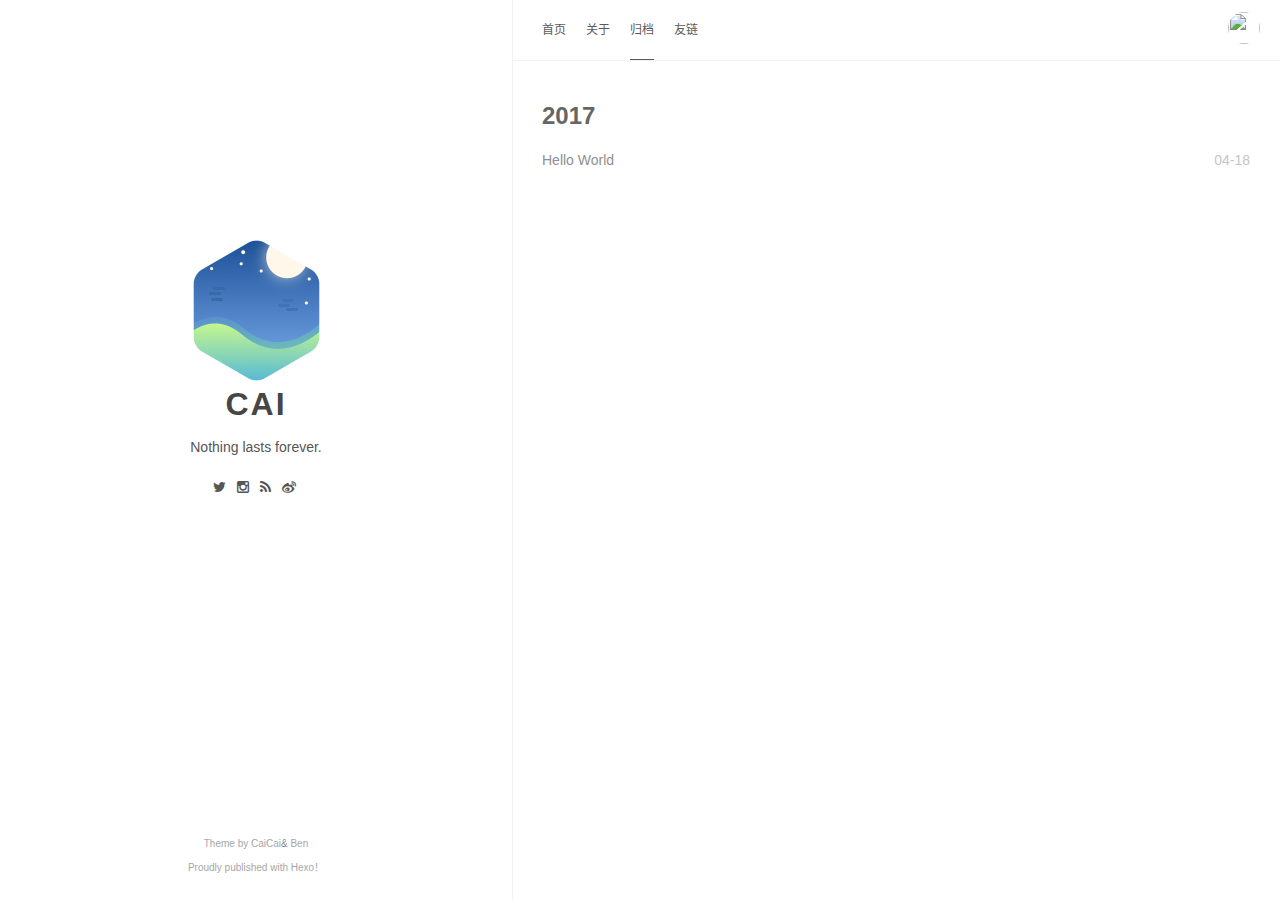
==== archives/index.html @ b8eaa328 "Site updated: 2017-04-18 17:01:48" ====
<!DOCTYPE html><html lang="zh-CN"><head><meta charset="utf-8"><meta name="X-UA-Compatible" content="IE=edge"><meta name="author" content="Ben Wong,wenbinben@gmail.com"><title>归档 · cai</title><meta name="description" content="归档页面 - cai"><meta name="keywords" content="Hexo,HTML,Ben,CSS,安卓,android,Linux,linuxdeepin"><meta content="width=device-width, initial-scale=1.0, maximum-scale=1.0, user-scalable=0" name="viewport"><meta content="yes" name="apple-mobile-web-app-capable"><meta content="black" name="apple-mobile-web-app-status-bar-style"><meta content="telephone=no" name="format-detection"><meta name="renderer" content="webkit"><link rel="short icon" href="/images/favicon.png" type="image/x-icon"><link rel="stylesheet" href="/css/style.css"><link rel="stylesheet" href="/css/blog_basic.css"><link rel="stylesheet" href="/css/font-awesome.min.css"><link rel="alternate" type="application/atom+xml" title="ATOM 1.0" href="/atom.xml"></head><body><div class="sidebar animated fadeInDown"><div class="logo-title"><div class="title"><img src="/images/logo@2x.png" style="width:127px;"><h3 title=""><a href="/">cai</a></h3><div class="description"><p>Nothing lasts forever.</p></div></div></div><ul class="social-links"><li><a href="https://twitter.com/Ben_wenbin"><i class="fa fa-twitter"></i></a></li><li><a href="http://instagram.com/hwbinbenben"><i class="fa fa-instagram"></i></a></li><li><a href="/atom.xml"><i class="fa fa-rss"></i></a></li><li><a href="http://weibo.com/ben0036"><i class="fa fa-weibo"></i></a></li></ul><div class="footer"><a target="_blank" href="/"><span>Theme by </span></a><a href="https://www.caicai.me"> CaiCai</a><span>&</span><a href="https://github.com/Ben02/hexo-theme-Anatole"> Ben</a><div class="by_farbox"><a href="https://hexo.io/zh-cn/" target="_blank">Proudly published with Hexo&#65281;</a></div></div></div><div class="main"><div class="page-top animated fadeInDown"><div class="nav"><li><a href="/">首页</a></li><li><a href="/about">关于</a></li><li><a href="/archives" class="current">归档</a></li><li><a href="/links">友链</a></li></div><div class="information"><div class="back_btn"><li><a onclick="window.history.go(-1)" style="display:none;" class="fa fa-chevron-left"> </a></li></div><div class="avatar"><img src="https://secure.gravatar.com/avatar/e71df8021446fe9759a9928b1dd5c28d?s=180&amp;r=G&amp;d="></div></div></div><div class="autopagerize_page_element"><div class="content"><div class="archive animated fadeInDown"><ul class="list-with-title"><div class="archive"><div class="listing-title">2017</div><ul class="listing"><div class="listing-item"><div class="listing-post"><a href="/2017/04/18/hello-world/" title="Hello World">Hello World</a><div class="post-time"><span class="date">04-18</span></div></div></div></div></ul></div></div></div></div><script src="/js/jquery.js"></script><script src="/js/jquery-migrate-1.2.1.min.js"></script><script src="/js/jquery.appear.js"></script></body></html>
---- css/style.css ----
@charset "UTF-8";
html {
  background-color: #fff;
  -webkit-font-smoothing: antialiased;
}

body {
  color: rgba(0, 0, 0, 0.5);
  font-family: 'PingHei', 'PingFang SC', Helvetica Neue, 'Work Sans', 'Hiragino Sans GB', 'Microsoft YaHei', SimSun, sans-serif;
  font-size: 15px;
  width: 100%;
  margin: 0 auto 30px auto;
  background-color: #fff;
}

p {
  line-height: 1.9em;
  font-weight: 400;
  font-size: 14px;
}

a {
  text-decoration: none;
}

a:link, a:visited {
  opacity: 1;
  -webkit-transition: all .15s linear;
  -moz-transition: all .15s linear;
  -o-transition: all .15s linear;
  -ms-transition: all .15s linear;
  transition: all .15s linear;
  color: #424242;
}

a:hover, a:active {
  color: #4786D6;
}

/*basic styles ends*/
/*animation starts*/
.animated {
  -webkit-animation-fill-mode: both;
  -moz-animation-fill-mode: both;
  -ms-animation-fill-mode: both;
  -o-animation-fill-mode: both;
  animation-fill-mode: both;
  -webkit-animation-duration: 1s;
  -moz-animation-duration: 1s;
  -ms-animation-duration: 1s;
  -o-animation-duration: 1s;
  animation-duration: 1s;
}

.animated.hinge {
  -webkit-animation-duration: 1s;
  -moz-animation-duration: 1s;
  -ms-animation-duration: 1s;
  -o-animation-duration: 1s;
  animation-duration: 1s;
}

@-webkit-keyframes fadeInDown {
  0% {
    opacity: 0;
    -webkit-transform: translateY(-20px);
  }
  100% {
    opacity: 1;
    -webkit-transform: translateY(0);
  }
}
@-moz-keyframes fadeInDown {
  0% {
    opacity: 0;
    -moz-transform: translateY(-20px);
  }
  100% {
    opacity: 1;
    -moz-transform: translateY(0);
  }
}
@-o-keyframes fadeInDown {
  0% {
    opacity: 0;
    -o-transform: translateY(-20px);
  }
  100% {
    opacity: 1;
    -o-transform: translateY(0);
  }
}
@keyframes fadeInDown {
  0% {
    opacity: 0;
    transform: translateY(-20px);
  }
  100% {
    opacity: 1;
    transform: translateY(0);
  }
}
.fadeInDown {
  -webkit-animation-name: fadeInDown;
  -moz-animation-name: fadeInDown;
  -o-animation-name: fadeInDown;
  animation-name: fadeInDown;
}

/*animation ends*/
.content {
  height: auto;
  float: right;
  width: 60%;
  margin-top: 60px;
}

.page-top {
  width: 60%;
  position: fixed;
  right: 0;
  z-index: 3;
  background-color: #fff;
  height: 60px;
  border-bottom: 1px solid #f2f2f2;
}
.page-top .nav {
  list-style: none;
  padding: 18px 30px;
  float: left;
  font-size: 12px;
}
.page-top .nav li {
  position: relative;
  display: initial;
  padding-right: 20px;
}
.page-top .nav a {
  color: #5A5A5A;
}
.page-top .nav a:hover {
  color: #4786D6;
}
.page-top .nav a.current {
  color: #5A5A5A;
  padding-bottom: 22px;
  border-bottom: 1px solid #5A5A5A;
}
.page-top .information {
  float: right;
  padding-top: 12px;
  padding-right: 20px;
}
.page-top .information .avatar {
  float: right;
}
.page-top .information .avatar img {
  width: 32px;
  height: 32px;
  border-radius: 300px;
}
.page-top .information .back_btn {
  float: left;
  padding-top: 5px;
  margin-right: -10px;
}
.page-top .information .back_btn li {
  display: initial;
  padding-right: 40px;
}

.sidebar {
  width: 40%;
  -webkit-background-size: cover;
  background-size: cover;
  background-color: #fff;
  height: 100%;
  transition: 0.8s;
  top: 0;
  left: 0;
  position: fixed;
  z-index: 4;
  border-right: 1px solid #f2f2f2;
}
.sidebar .logo-title {
  text-align: center;
  padding-top: 240px;
}
.sidebar .logo-title .description {
  font-size: 14px;
  color: #565654;
}
.sidebar .logo-title .logo {
  margin: 0 auto;
}
.sidebar .logo-title .title h3 {
  text-transform: uppercase;
  font-size: 2rem;
  font-weight: bold;
  letter-spacing: 2px;
  line-height: 1;
  margin: 0;
}
.sidebar .logo-title .title a {
  text-decoration: none;
  color: #464646;
  font-size: 2rem;
  font-weight: bold;
}
.sidebar .social-links {
  list-style: none;
  padding: 0;
  font-size: 14px;
  text-align: center;
}
.sidebar .social-links i {
  margin-right: 3px;
}
.sidebar .social-links li {
  display: inline;
  padding: 0 4px;
  line-height: 0;
}
.sidebar .social-links a {
  color: #565654;
}
.sidebar .social-links a:hover {
  color: #4786D6;
}

.post {
  background-color: #FFF;
  margin: 30px;
}
.post .post-title h1 {
  text-transform: uppercase;
  font-size: 30px;
  letter-spacing: 5px;
  line-height: 1;
}
.post .post-title h2 {
  text-transform: uppercase;
  letter-spacing: 1px;
  font-size: 28px;
  line-height: 1;
  font-weight: 600;
  color: #5f5f5f;
}
.post .post-title h3 {
  text-transform: uppercase;
  letter-spacing: 1px;
  line-height: 1;
  font-weight: 600;
  color: #464646;
  font-size: 22px;
  margin: 0;
}
.post .post-title a {
  text-decoration: none;
  letter-spacing: 1px;
  color: #5f5f5f;
}
.post .post-title a:hover {
  text-decoration: underline;
}
.post .post-content a {
  text-decoration: none;
  letter-spacing: 1px;
  color: #4786D6;
}
.post .post-content a:hover {
  color: #2F69B3;
}
.post .post-content h3 {
  color: #5F5F5F;
  font-size: 22px;
  font-weight: 600;
}
.post .post-content h4 {
  color: #5F5F5F;
  font-size: 16px;
}
.post .post-footer {
  padding: 0 0 30px 0;
  border-bottom: 1px solid #f2f2f2;
}
.post .post-footer .meta {
  max-width: 100%;
  height: 25px;
  color: #bbbbbb;
}
.post .post-footer .meta .info {
  float: left;
  font-size: 12px;
}
.post .post-footer .meta .info .date {
  margin-right: 10px;
}
.post .post-footer .meta a {
  text-decoration: none;
  color: #bbbbbb;
  padding-right: 10px;
}
.post .post-footer .meta a:hover {
  color: #4786D6;
}
.post .post-footer .meta i {
  margin-right: 6px;
}
.post .post-footer .tags {
  padding-bottom: 15px;
  font-size: 13px;
}
.post .post-footer .tags ul {
  list-style-type: none;
  display: inline;
  margin: 0;
  padding: 0;
}
.post .post-footer .tags ul li {
  list-style-type: none;
  margin: 0;
  padding-right: 5px;
  display: inline;
}
.post .post-footer .tags a {
  text-decoration: none;
  color: rgba(0, 0, 0, 0.44);
  font-weight: 400;
}
.post .post-footer .tags a:hover {
  text-decoration: none;
}

.pagination {
  margin: 30px;
  padding: 0px 0 56px 0;
  border-bottom: 1px solid #f2f2f2;
}
.pagination ul {
  list-style: none;
  margin: 0;
  padding: 0;
  height: 13px;
}
.pagination ul li {
  margin: 0 2px 0 2px;
  display: inline;
  line-height: 1;
}
.pagination ul li a {
  text-decoration: none;
}
.pagination .pre {
  float: left;
}
.pagination .next {
  float: right;
}

.like-reblog-buttons {
  float: right;
}

.like-button {
  float: right;
  padding: 0 0 0 10px;
}

.reblog-button {
  float: right;
  padding: 0;
}

#install-btn {
  position: fixed;
  bottom: 0px;
  right: 6px;
}

#disqus_thread {
  margin: 30px;
  border-bottom: 1px solid #f2f2f2;
}

.footer {
  clear: both;
  text-align: center;
  font-size: 10px;
  margin: 0 auto;
  bottom: 0;
  position: absolute;
  width: 100%;
  padding-bottom: 20px;
}
.footer a {
  color: #A6A6A6;
}
.footer a:hover {
  color: #4786D6;
}

/*for archive*/
.archive {
  width: 100%;
}

.list-with-title {
  font-size: 14px;
  margin: 30px;
  padding: 0;
}
.list-with-title li {
  list-style-type: none;
  padding: 0;
}
.list-with-title .listing-title {
  font-size: 24px;
  color: #666666;
  font-weight: 600;
  line-height: 2.2em;
}
.list-with-title .listing {
  padding: 0;
}
.list-with-title .listing .listing-post {
  padding-bottom: 5px;
}
.list-with-title .listing .listing-post .post-time {
  float: right;
  color: #C5C5C5;
}
.list-with-title .listing .listing-post a {
  color: #8F8F8F;
}
.list-with-title .listing .listing-post a:hover {
  color: #4786D6;
}

/* share */
.share {
  margin: 0px 30px;
  display: inline-flex;
}

.evernote {
  width: 32px;
  height: 32px;
  border-radius: 300px;
  background-color: #3E3E3E;
  margin-right: 5px;
}
.evernote a {
  color: #fff;
  padding: 11px;
  font-size: 12px;
}
.evernote a:hover {
  color: #ED6243;
  padding: 11px;
}

.weibo {
  width: 32px;
  height: 32px;
  border-radius: 300px;
  background-color: #ED6243;
  margin-right: 5px;
}
.weibo a {
  color: #fff;
  padding: 9px;
}
.weibo a:hover {
  color: #BD4226;
}

.twitter {
  width: 32px;
  height: 32px;
  border-radius: 300px;
  background-color: #59C0FD;
  margin-right: 5px;
}
.twitter a {
  color: #fff;
  padding: 9px;
}
.twitter a:hover {
  color: #4B9ECE;
}

/* about */
.about {
  margin: 30px;
}
.about h3 {
  font-size: 22px;
}

/* links*/
.links {
  margin: 30px;
}
.links h3 {
  font-size: 22px;
}
.links a {
  cursor: pointer;
}

/* 评论样式 */
.comment-count {
  color: #666;
}

.tab-community {
  color: #666;
}

.read_more {
  font-size: 14px;
}

.back-button {
  padding-top: 30px;
  max-width: 100px;
  padding-left: 40px;
  float: left;
}

/* 默认评论样式 */
#fb_comments_container {
  margin: 30px;
}

/* 按钮样式 */
a.btn {
  color: #868686;
  font-weight: 400;
}

.btn {
  display: inline-block;
  position: relative;
  outline: 0;
  color: rgba(0, 0, 0, 0.44);
  background: transparent;
  font-size: 14px;
  text-align: center;
  text-decoration: none;
  cursor: pointer;
  border: 1px solid rgba(0, 0, 0, 0.15);
  white-space: nowrap;
  font-weight: 400;
  font-style: normal;
  border-radius: 999em;
}

.btn:hover {
  display: inline-block;
  position: relative;
  outline: 0px;
  color: #464545;
  background: transparent;
  font-size: 14px;
  text-align: center;
  text-decoration: none;
  cursor: pointer;
  border: 1px solid #464545;
  white-space: nowrap;
  font-weight: 400;
  font-style: normal;
  border-radius: 999em;
}

[role="back"] {
  padding: 0.5em 1.25em;
  line-height: 1.666em;
}

[role="home"] {
  padding: 0.5em 1.25em;
  line-height: 1.666em;
}

[role="navigation"] {
  padding: 0.5em 1.25em;
  line-height: 1.666em;
}

[role="tags"] {
  padding: 6px 12px;
}

/* Menu样式 */
.menu {
  float: right;
  padding-top: 30px;
}
.menu .btn-down {
  margin: 0px;
}
.menu .btn-down li {
  list-style: none;
  width: 100px;
}
.menu .btn-down li a {
  display: inline-block;
  position: relative;
  padding: 0.5em 1.25em;
  outline: 0;
  color: rgba(0, 0, 0, 0.44);
  background: transparent;
  font-size: 14px;
  text-align: center;
  text-decoration: none;
  cursor: pointer;
  border: 1px solid rgba(0, 0, 0, 0.15);
  white-space: nowrap;
  font-weight: 400;
  font-style: normal;
  border-radius: 999em;
  margin-top: 5px;
}
.menu .btn-down li a:hover {
  position: relative;
  padding: 0.5em 1.25em;
  outline: 0;
  color: #fff;
  background: #3CBD10;
  font-size: 14px;
  text-align: center;
  text-decoration: none;
  cursor: pointer;
  border: 1px solid rgba(0, 0, 0, 0.15);
  white-space: nowrap;
  font-weight: 400;
  font-style: normal;
  border-radius: 999em;
  margin-top: 5px;
}
.menu .btn-down div {
  position: absolute;
  visibility: hidden;
  width: 100px;
  float: right;
}

.page_404 {
  text-align: center;
  padding-top: 50px;
}

@media screen and (max-width: 960px) {
  .sidebar {
    width: 100%;
    position: absolute;
    border-right: none;
    z-index: 1;
  }
  .sidebar .logo-title {
    padding-top: 120px;
  }
  .sidebar .logo-title .title img {
    width: 100px;
  }
  .sidebar .logo-title .title h3 {
    font-size: 20px;
  }

  .page-top {
    width: 100%;
  }

  .post-title h3 {
    line-height: 1.6;
  }

  .content {
    margin-top: 420px;
    width: 100%;
    z-index: 2;
    position: absolute;
  }

  .footer {
    display: none;
  }

  .share {
    display: grid;
  }
}
---- css/blog_basic.css ----
.post-content .tip {
  position: relative;
  margin: 2em 0;
  padding: 12px 24px 12px 30px;
  border-left: 4px solid #f66;
  border-top-right-radius: 2px;
  border-bottom-right-radius: 2px;
  background-color: #f8f8f8
}

.post-content .tip br {
  /**display: none**/
}

.post-content .tip:before {
  position: absolute;
  top: 14px;
  left: -12px;
  content: "!";
  width: 20px;
  height: 20px;
  border-radius: 100%;
  color: #fff;
  font-size: 14px;
  line-height: 20px;
  font-weight: bold;
  text-align: center;
  background-color: #f66;
  font-family: 'Dosis', 'Source Sans Pro', 'Helvetica Neue', Arial, sans-serif
}

.content > .post > .post-content > p {
  word-wrap: break-word;
  word-break: break-all;
}

#ds-thread {
  margin: 0 30px!important
}

pre {
  font-size: 0.8em!important;
  background-color: #f8f8f8!important;
  font-family: 'Roboto Mono','Lucida Console','Trebuchet MS','Courier New', Monaco, courier,'PingFang SC','Hiragino Sans GB','Microsoft Jhenghei','Microsoft YaHei', monospace!important
}

figure.highlight {
  position: relative!important;
  margin: 1em 0!important;
  border-radius: 2px!important;
  line-height: 1.1em!important;
  background-color: #f8f8f8!important;
  overflow-x: auto!important
}

figure.highlight table,figure.highlight tr,figure.highlight td {
  width: 100%!important;
  border-collapse: collapse!important;
  padding: 0!important;
  margin: 0!important
}

figure.highlight .gutter {
  display: none!important
}

figure.highlight .code pre {
  padding: 1.2em 1.4em!important;
  line-height: 1.5em!important;
  margin: 0!important
}

figure.highlight.html .code:after,figure.highlight.js .code:after,figure.highlight.bash .code:after,figure.highlight.css .code:after,figure.highlight.scss .code:after,figure.highlight.diff .code:after,figure.highlight.java .code:after,figure.highlight.xml .code:after,figure.highlight.python .code:after,figure.highlight.json .code:after,figure.highlight.swift .code:after,figure.highlight.ruby .code:after,figure.highlight.perl .code:after,figure.highlight.php .code:after,figure.highlight.c .code:after,figure.highlight.cpp .code:after {
  position: absolute!important;
  top: 0!important;
  right: 0!important;
  color: #ccc!important;
  text-align: right!important;
  font-size: 0.75em!important;
  padding: 5px 10px 0!important;
  line-height: 15px!important;
  height: 15px!important;
  font-weight: 600!important
}

figure.highlight.html .code:after {
  content: "HTML"
}

figure.highlight.js .code:after {
  content: "JS"
}

figure.highlight.bash .code:after {
  content: "BASH"
}

figure.highlight.css .code:after {
  content: "CSS"
}

figure.highlight.scss .code:after {
  content: "SCSS"
}

figure.highlight.diff .code:after {
  content: "DIFF"
}

figure.highlight.java .code:after {
  content: "JAVA"
}

figure.highlight.xml .code:after {
  content: "XML"
}

figure.highlight.python .code:after {
  content: "PYTHON"
}

figure.highlight.json .code:after {
  content: "JSON"
}

figure.highlight.swift .code:after {
  content: "SWIFT"
}

figure.highlight.ruby .code:after {
  content: "RUBY"
}

figure.highlight.perl .code:after {
  content: "PERL"
}

figure.highlight.php .code:after {
  content: "PHP"
}

figure.highlight.c .code:after {
  content: "C"
}

figure.highlight.java .code:after {
  content: "JAVA"
}

figure.highlight.cpp .code:after {
  content: "CPP"
}

figure.highlight.cpp .code:after {
  content: 'C++'
}

pre {
  color: #525252!important
}

pre .function .keyword,pre .constant {
  color: #0092db!important
}

pre .keyword,pre .attribute {
  color: #e96900!important
}

pre .number,pre .literal {
  color: #ae81ff!important
}

pre .tag,pre .tag .title,pre .change,pre .winutils,pre .flow,pre .lisp .title,pre .clojure .built_in,pre .nginx .title,pre .tex .special {
  color: #2973b7!important
}

pre .symbol,pre .symbol .string,pre .value,pre .regexp {
  color: #42b983!important
}

pre .title {
  color: #83B917!important
}

pre .tag .value,pre .string,pre .subst,pre .haskell .type,pre .preprocessor,pre .ruby .class .parent,pre .built_in,pre .sql .aggregate,pre .django .template_tag,pre .django .variable,pre .smalltalk .class,pre .javadoc,pre .django .filter .argument,pre .smalltalk .localvars,pre .smalltalk .array,pre .attr_selector,pre .pseudo,pre .addition,pre .stream,pre .envvar,pre .apache .tag,pre .apache .cbracket,pre .tex .command,pre .prompt {
  color: #42b983!important
}

pre .comment,pre .java .annotation,pre .python .decorator,pre .template_comment,pre .pi,pre .doctype,pre .shebang,pre .apache .sqbracket,pre .tex .formula {
  color: #b3b3b3!important
}

pre .deletion {
  color: #BA4545!important
}

pre .coffeescript .javascript,pre .javascript .xml,pre .tex .formula,pre .xml .javascript,pre .xml .vbscript,pre .xml .css,pre .xml .cdata {
  opacity: 0.5!important
}

html {
  height: 100%;
  max-height: 100%;
  padding: 0;
  margin: 0; }

  body {
    padding: 0;
    margin: 0;
    line-height: 1.6em; }

    .clear {
      clear: both;
      display: block;
      overflow: hidden;
      visibility: hidden;
      width: 0;
      height: 0; }

      h1, h2, h3, h4, h5, h6 {
        text-rendering: optimizeLegibility;
        line-height: 1;
        margin: 2rem 0; }

        h1 {
          font-size: 2.1rem;
          line-height: 1.2em; }

          h2 {
            font-size: 1.9rem;
            line-height: 1.2em; }

            h3 {
              font-size: 1.75rem; }

              h4 {
                font-size: 1.3rem; }

                h5 {
                  font-size: 1.3rem; }

                  h6 {
                    font-size: 1.3rem; }

                    img {
                      max-width: 100%;
                      height: auto; }

                      p, ul, ol, dl {
                        margin: 1em 0; }

                        ol ol, ul ul, ul ol, ol ul {
                          margin: 0.4em 0; }

                          ul p, ol p, li p, .content li p, blockquote p, .content blockquote p,
                          .post blockquote p, .post li p {
                            margin: 0;
                            overflow: visible; }

                            a img {
                              border: none; }

dl dt {
  float: left;
  width: 180px;
  overflow: hidden;
  clear: left;
  text-align: right;
  text-overflow: ellipsis;
  white-space: nowrap;
  font-weight: bold;
  margin-bottom: 1em; }

  dl dd {
    margin-left: 200px;
    margin-bottom: 1em; }

    hr {
      display: block;
      height: 1px;
      border: 0;
      border-top: 1px solid #efefef;
      margin: 3.2em 0;
      padding: 0; }

      blockquote {
        box-sizing: border-box;
        margin: 1.6em 0 1.6em -2.2em;
        padding: 0 0 0 1.6em;
        border-left: #4a4a4a 0.4em solid; }

        blockquote p {
          margin: 0.8em 0; }

          blockquote small {
            display: inline-block;
            margin: 0.8em 0 0.8em 1.5em;
            font-size: 0.9em;
            color: #ccc; }

            blockquote small:before {
              content: '\2014 \00A0'; }

              blockquote cite {
                font-weight: bold; }

                blockquote cite a {
                  font-weight: normal; }

                  mark {
                    background-color: #ffc336; }

                    code, tt {
                      padding: 1px 3px;
                      font-family: Inconsolata, monospace, sans-serif;
                      font-size: 0.85em;
                      white-space: pre-wrap;
                      border: 1px solid #E3EDF3;
                      background: #f7f7f9;
                      color: #d14;
                      border-radius: 2px; }
/**
                      pre {
                        -moz-box-sizing: border-box;
                        box-sizing: border-box;
                        margin: 1.6em 0;
                        border: 1px solid #E3EDF3;
                        width: 100%;
                        padding: 10px;
                        font-family: Inconsolata, monospace, sans-serif;
                        font-size: 0.9em;
                        white-space: pre;
                        overflow: auto;
                        background: #F7FAFB;
                        border-radius: 3px; }

                        pre code, tt {
                          font-size: inherit;
                          white-space: -moz-pre-wrap;
                          white-space: pre-wrap;
                          background: transparent;
                          border: none;
                          color: #333;
                          padding: 0; }

                          kbd {
                            display: inline-block;
                            margin-bottom: 0.4em;
                            padding: 1px 8px;
                            border: #ccc 1px solid;
                            color: #666;
                            text-shadow: #fff 0 1px 0;
                            font-size: 0.9em;
                            font-weight: bold;
                            background: #f4f4f4;
                            border-radius: 4px;
                            box-shadow: 0 1px 0 rgba(0, 0, 0, 0.2), 0 1px 0 0 white inset; }

                            table {
                              -moz-box-sizing: border-box;
                              box-sizing: border-box;
                              margin: 1em 0;
                              width: 100%;
                              max-width: 100%;
                              border-width: 1px;
                              border-style: solid;
                              background-color: transparent; }

                              table, table tr, table tr td, table tr th {
                                border-color: #e5e5e5; }

                                table th {
                                  color: #666666;
                                  background-color: #fdfdfd; }

                                  tr th {
                                    border-bottom-width: 1px;
                                    border-bottom-style: solid;
                                    text-align: left; }

                                    tr th, tr td {
                                      padding: 5px 20px;
                                      border-right: 1px solid;
                                      font-size: 1rem; }

                                      tr th:last-child, tr td:last-child {
                                        border-right: 0px; }

                                        table th {
                                          font-weight: bold; }

                                          table tbody > tr:nth-child(odd) > td, table tbody > tr:nth-child(odd) > th {
                                            background-color: #f9f9f9; }

                                            .gist {
                                              font-size: 12px; }
                                              .gist table {
                                                margin: 0;
                                                width: auto; }
                                                .gist table pre {
                                                  font-size: 12px; }
                                                  .gist table .line-numbers {
                                                    font-size: 12px; }
**/

.toc {
  border: 1px solid #f0f0f0;
  margin-bottom: 20px;
  padding: 10px 30px; }

  #fb_comments_container {
    overflow: hidden;
    margin: 0 auto; }
    #fb_comments_container #fb_comments {
      list-style-type: none;
      padding: 0; }
      #fb_comments_container #fb_comments h1 {
        font-size: 1.3em; }
        #fb_comments_container #fb_comments h2 {
          font-size: 1.2em; }
          #fb_comments_container #fb_comments h3 {
            font-size: 1.1em; }
            #fb_comments_container #fb_comments h4, #fb_comments_container #fb_comments h5,
            #fb_comments_container #fb_comments h6 {
              font-size: 1.05em; }
              #fb_comments_container #fb_comments .comment {
                position: relative;
                padding: 25px 0;
                border-bottom: 1px solid rgba(150, 150, 150, 0.2);
                *border-bottom: 1px solid #f0f0f0; }
                #fb_comments_container #fb_comments .comment .avatar {
                  position: absolute;
                  top: 25px;
                  left: 0;
                  width: 50px;
                  float: left; }
                  #fb_comments_container #fb_comments .comment .avatar img {
                    width: 48px;
                    border: none;
                    border-radius: 5px;
                    margin: 0; }
                #fb_comments_container #fb_comments .comment .comment_body,
                #fb_comments_container #fb_comments .comment .c_content {
                  margin-left: 70px;
                  display: block; }
                  #fb_comments_container #fb_comments .comment .comment_body p,
                  #fb_comments_container #fb_comments .comment .c_content p {
                    margin: 5px 0 15px 0;
                    padding: 0;
                    line-height: 1.8; }
                    #fb_comments_container #fb_comments .comment .comment_body .author,
                    #fb_comments_container #fb_comments .comment .c_content .author {
                      line-height: 1.5em;
                      margin: 0;
                      padding: 0; }
                      #fb_comments_container #fb_comments .comment .comment_body .author b,
                      #fb_comments_container #fb_comments .comment .c_content .author b {
                        color: #555; }
                        #fb_comments_container #fb_comments .comment .comment_body .author small,
                        #fb_comments_container #fb_comments .comment .c_content .author small {
                          font-weight: normal;
                          padding-left: 10px;
                          font-size: 0.7em;
                          color: #666; }

#fb_new_comment {
  padding-bottom: 50px; }
  #fb_new_comment textarea {
    border-radius: 5px;
    height: 80px;
    width: 98%;
    padding: 5px;
    font-size: 1em;
    border: 1px solid rgba(150, 150, 150, 0.5);
    *border: 1px solid #a8a8a8;
    line-height: 1.5; }
    #fb_new_comment .comment_error {
      color: red;
      text-align: center;
      display: block;
      font-size: 0.8em;
      padding-top: 1em; }
      #fb_new_comment .c_button:hover {
        background: #E60900;
        color: #fff;
        text-decoration: none; }
        #fb_new_comment .c_button, #fb_new_comment #c_submit {
          cursor: pointer;
          font-family: "Hiragino Sans GB", "Microsoft YaHei", sans-serif;
          font-size: 1em;
          line-height: 1.3em;
          letter-spacing: 1px;
          border-radius: 5px;
          padding: 5px 5px 2px 5px; }
          #fb_new_comment .input_body {
            margin-top: 10px; }
            #fb_new_comment .input_body ul {
              list-style: none;
              padding: 5px 0;
              margin: auto 0; }
              #fb_new_comment .input_body ul li {
                float: left;
                margin-right: 2.2%;
                *margin-right: 22px; }
                #fb_new_comment .input_body ul li label {
                  line-height: 1em; }
                  #fb_new_comment .input_body ul li input {
                    border-radius: 5px;
                    border: 1px solid #ddd;
                    padding: 5px;
                    background: rgba(255, 255, 255, 0.5);
                    margin: 0 0 10px 0; }

#SwfStore_farbox_0 {
  height: 0;
  overflow: hidden; }

  @media screen and (max-width: 320px) {
    #fb_comments .c_content, #fb_comments .comment_body {
      margin-left: 57px;   }
}
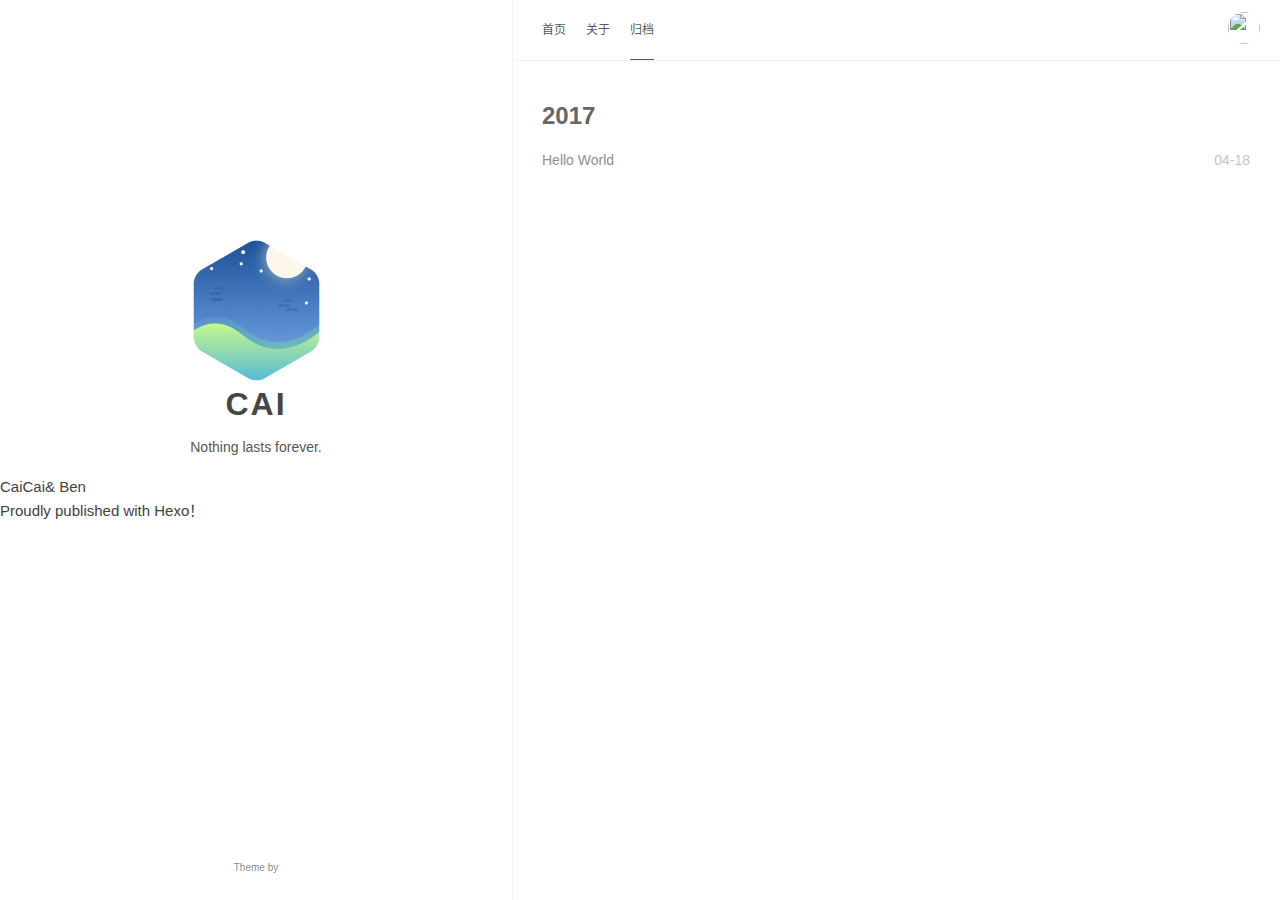
==== commit 28e81ca0: "Site updated: 2017-04-18 18:22:57" ====
--- a/archives/index.html
+++ b/archives/index.html
@@ -1 +1 @@
-<!DOCTYPE html><html lang="zh-CN"><head><meta charset="utf-8"><meta name="X-UA-Compatible" content="IE=edge"><meta name="author" content="Ben Wong,wenbinben@gmail.com"><title>归档 · cai</title><meta name="description" content="归档页面 - cai"><meta name="keywords" content="Hexo,HTML,Ben,CSS,安卓,android,Linux,linuxdeepin"><meta content="width=device-width, initial-scale=1.0, maximum-scale=1.0, user-scalable=0" name="viewport"><meta content="yes" name="apple-mobile-web-app-capable"><meta content="black" name="apple-mobile-web-app-status-bar-style"><meta content="telephone=no" name="format-detection"><meta name="renderer" content="webkit"><link rel="short icon" href="/images/favicon.png" type="image/x-icon"><link rel="stylesheet" href="/css/style.css"><link rel="stylesheet" href="/css/blog_basic.css"><link rel="stylesheet" href="/css/font-awesome.min.css"><link rel="alternate" type="application/atom+xml" title="ATOM 1.0" href="/atom.xml"></head><body><div class="sidebar animated fadeInDown"><div class="logo-title"><div class="title"><img src="/images/logo@2x.png" style="width:127px;"><h3 title=""><a href="/">cai</a></h3><div class="description"><p>Nothing lasts forever.</p></div></div></div><ul class="social-links"><li><a href="https://twitter.com/Ben_wenbin"><i class="fa fa-twitter"></i></a></li><li><a href="http://instagram.com/hwbinbenben"><i class="fa fa-instagram"></i></a></li><li><a href="/atom.xml"><i class="fa fa-rss"></i></a></li><li><a href="http://weibo.com/ben0036"><i class="fa fa-weibo"></i></a></li></ul><div class="footer"><a target="_blank" href="/"><span>Theme by </span></a><a href="https://www.caicai.me"> CaiCai</a><span>&</span><a href="https://github.com/Ben02/hexo-theme-Anatole"> Ben</a><div class="by_farbox"><a href="https://hexo.io/zh-cn/" target="_blank">Proudly published with Hexo&#65281;</a></div></div></div><div class="main"><div class="page-top animated fadeInDown"><div class="nav"><li><a href="/">首页</a></li><li><a href="/about">关于</a></li><li><a href="/archives" class="current">归档</a></li><li><a href="/links">友链</a></li></div><div class="information"><div class="back_btn"><li><a onclick="window.history.go(-1)" style="display:none;" class="fa fa-chevron-left"> </a></li></div><div class="avatar"><img src="https://secure.gravatar.com/avatar/e71df8021446fe9759a9928b1dd5c28d?s=180&amp;r=G&amp;d="></div></div></div><div class="autopagerize_page_element"><div class="content"><div class="archive animated fadeInDown"><ul class="list-with-title"><div class="archive"><div class="listing-title">2017</div><ul class="listing"><div class="listing-item"><div class="listing-post"><a href="/2017/04/18/hello-world/" title="Hello World">Hello World</a><div class="post-time"><span class="date">04-18</span></div></div></div></div></ul></div></div></div></div><script src="/js/jquery.js"></script><script src="/js/jquery-migrate-1.2.1.min.js"></script><script src="/js/jquery.appear.js"></script></body></html>+<!DOCTYPE html><html lang="zh-CN"><head><meta charset="utf-8"><meta name="X-UA-Compatible" content="IE=edge"><meta name="author" content="cr20041202@126.com"><title>归档 · cai</title><meta name="description" content="归档页面 - cai"><meta name="keywords" content="Hexo,Java"><meta content="width=device-width, initial-scale=1.0, maximum-scale=1.0, user-scalable=0" name="viewport"><meta content="yes" name="apple-mobile-web-app-capable"><meta content="black" name="apple-mobile-web-app-status-bar-style"><meta content="telephone=no" name="format-detection"><meta name="renderer" content="webkit"><link rel="short icon" href="/images/favicon.png" type="image/x-icon"><link rel="stylesheet" href="/css/style.css"><link rel="stylesheet" href="/css/blog_basic.css"><link rel="stylesheet" href="/css/font-awesome.min.css"><link rel="alternate" type="application/atom+xml" title="ATOM 1.0" href="/atom.xml"></head><body><div class="sidebar animated fadeInDown"><div class="logo-title"><div class="title"><img src="/images/logo@2x.png" style="width:127px;"><h3 title=""><a href="/">cai</a></h3><div class="description"><p>Nothing lasts forever.</p></div></div></div><ul class="social-links"></ul><div class="footer"><span>Theme by </span></div><a href="https://www.caicai.me" target="_blank"> CaiCai<span>& </span></a><a href="https://github.com/Ben02/hexo-theme-Anatole" target="_blank"> Ben<div class="by_farbox"><a href="https://hexo.io/zh-cn/" target="_blank">Proudly published with Hexo&#65281;</a></div></a></div><div class="main"><div class="page-top animated fadeInDown"><div class="nav"><li><a href="/">首页</a></li><li><a href="/about">关于</a></li><li><a href="/archives" class="current">归档</a></li></div><div class="information"><div class="back_btn"><li><a onclick="window.history.go(-1)" style="display:none;" class="fa fa-chevron-left"> </a></li></div><div class="avatar"><img src="https://secure.gravatar.com/avatar/e71df8021446fe9759a9928b1dd5c28d?s=180&amp;r=G&amp;d="></div></div></div><div class="autopagerize_page_element"><div class="content"><div class="archive animated fadeInDown"><ul class="list-with-title"><div class="archive"><div class="listing-title">2017</div><ul class="listing"><div class="listing-item"><div class="listing-post"><a href="/2017/04/18/hello-world/" title="Hello World">Hello World</a><div class="post-time"><span class="date">04-18</span></div></div></div></div></ul></div></div></div></div><script src="/js/jquery.js"></script><script src="/js/jquery-migrate-1.2.1.min.js"></script><script src="/js/jquery.appear.js"></script></body></html>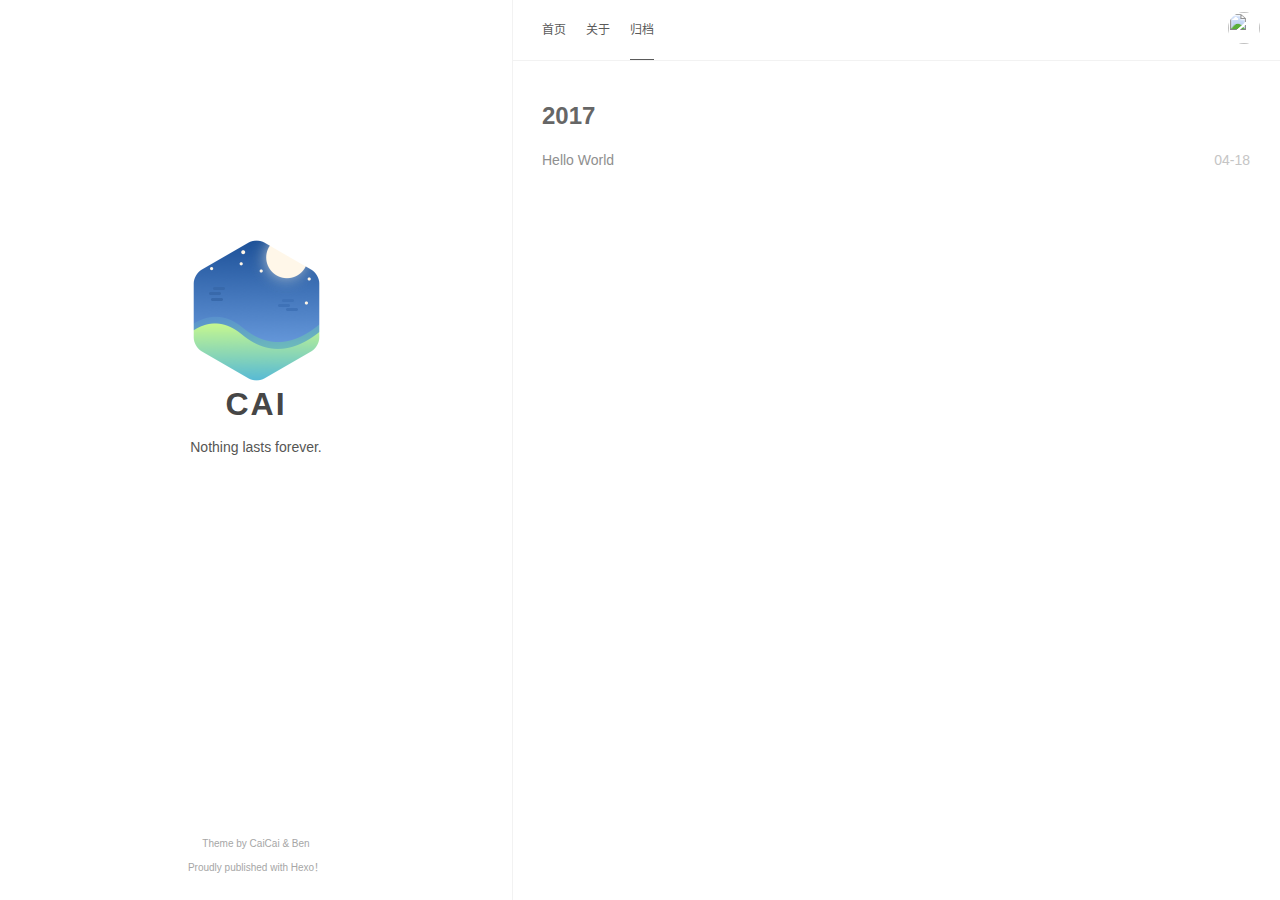
==== commit e75ec269: "Site updated: 2017-04-18 18:27:52" ====
--- a/archives/index.html
+++ b/archives/index.html
@@ -1 +1 @@
-<!DOCTYPE html><html lang="zh-CN"><head><meta charset="utf-8"><meta name="X-UA-Compatible" content="IE=edge"><meta name="author" content="cr20041202@126.com"><title>归档 · cai</title><meta name="description" content="归档页面 - cai"><meta name="keywords" content="Hexo,Java"><meta content="width=device-width, initial-scale=1.0, maximum-scale=1.0, user-scalable=0" name="viewport"><meta content="yes" name="apple-mobile-web-app-capable"><meta content="black" name="apple-mobile-web-app-status-bar-style"><meta content="telephone=no" name="format-detection"><meta name="renderer" content="webkit"><link rel="short icon" href="/images/favicon.png" type="image/x-icon"><link rel="stylesheet" href="/css/style.css"><link rel="stylesheet" href="/css/blog_basic.css"><link rel="stylesheet" href="/css/font-awesome.min.css"><link rel="alternate" type="application/atom+xml" title="ATOM 1.0" href="/atom.xml"></head><body><div class="sidebar animated fadeInDown"><div class="logo-title"><div class="title"><img src="/images/logo@2x.png" style="width:127px;"><h3 title=""><a href="/">cai</a></h3><div class="description"><p>Nothing lasts forever.</p></div></div></div><ul class="social-links"></ul><div class="footer"><span>Theme by </span></div><a href="https://www.caicai.me" target="_blank"> CaiCai<span>& </span></a><a href="https://github.com/Ben02/hexo-theme-Anatole" target="_blank"> Ben<div class="by_farbox"><a href="https://hexo.io/zh-cn/" target="_blank">Proudly published with Hexo&#65281;</a></div></a></div><div class="main"><div class="page-top animated fadeInDown"><div class="nav"><li><a href="/">首页</a></li><li><a href="/about">关于</a></li><li><a href="/archives" class="current">归档</a></li></div><div class="information"><div class="back_btn"><li><a onclick="window.history.go(-1)" style="display:none;" class="fa fa-chevron-left"> </a></li></div><div class="avatar"><img src="https://secure.gravatar.com/avatar/e71df8021446fe9759a9928b1dd5c28d?s=180&amp;r=G&amp;d="></div></div></div><div class="autopagerize_page_element"><div class="content"><div class="archive animated fadeInDown"><ul class="list-with-title"><div class="archive"><div class="listing-title">2017</div><ul class="listing"><div class="listing-item"><div class="listing-post"><a href="/2017/04/18/hello-world/" title="Hello World">Hello World</a><div class="post-time"><span class="date">04-18</span></div></div></div></div></ul></div></div></div></div><script src="/js/jquery.js"></script><script src="/js/jquery-migrate-1.2.1.min.js"></script><script src="/js/jquery.appear.js"></script></body></html>+<!DOCTYPE html><html lang="zh-CN"><head><meta charset="utf-8"><meta name="X-UA-Compatible" content="IE=edge"><meta name="author" content="cr20041202@126.com"><title>归档 · CAI</title><meta name="description" content="归档页面 - CAI"><meta name="keywords" content="Hexo,Java"><meta content="width=device-width, initial-scale=1.0, maximum-scale=1.0, user-scalable=0" name="viewport"><meta content="yes" name="apple-mobile-web-app-capable"><meta content="black" name="apple-mobile-web-app-status-bar-style"><meta content="telephone=no" name="format-detection"><meta name="renderer" content="webkit"><link rel="short icon" href="/images/favicon.png" type="image/x-icon"><link rel="stylesheet" href="/css/style.css"><link rel="stylesheet" href="/css/blog_basic.css"><link rel="stylesheet" href="/css/font-awesome.min.css"><link rel="alternate" type="application/atom+xml" title="ATOM 1.0" href="/atom.xml"></head><body><div class="sidebar animated fadeInDown"><div class="logo-title"><div class="title"><img src="/images/logo@2x.png" style="width:127px;"><h3 title=""><a href="/">CAI</a></h3><div class="description"><p>Nothing lasts forever.</p></div></div></div><ul class="social-links"></ul><div class="footer"><a target="_blank" href="/"><span>Theme by </span></a><a href="https://www.caicai.me" target="_blank"> CaiCai<span> & </span></a><a href="https://github.com/Ben02/hexo-theme-Anatole" target="_blank"> Ben</a><div class="by_farbox"><a href="https://hexo.io/zh-cn/" target="_blank">Proudly published with Hexo&#65281;</a></div></div></div><div class="main"><div class="page-top animated fadeInDown"><div class="nav"><li><a href="/">首页</a></li><li><a href="/about">关于</a></li><li><a href="/archives" class="current">归档</a></li></div><div class="information"><div class="back_btn"><li><a onclick="window.history.go(-1)" style="display:none;" class="fa fa-chevron-left"> </a></li></div><div class="avatar"><img src="https://secure.gravatar.com/avatar/e71df8021446fe9759a9928b1dd5c28d?s=180&amp;r=G&amp;d="></div></div></div><div class="autopagerize_page_element"><div class="content"><div class="archive animated fadeInDown"><ul class="list-with-title"><div class="archive"><div class="listing-title">2017</div><ul class="listing"><div class="listing-item"><div class="listing-post"><a href="/2017/04/18/hello-world/" title="Hello World">Hello World</a><div class="post-time"><span class="date">04-18</span></div></div></div></div></ul></div></div></div></div><script src="/js/jquery.js"></script><script src="/js/jquery-migrate-1.2.1.min.js"></script><script src="/js/jquery.appear.js"></script></body></html>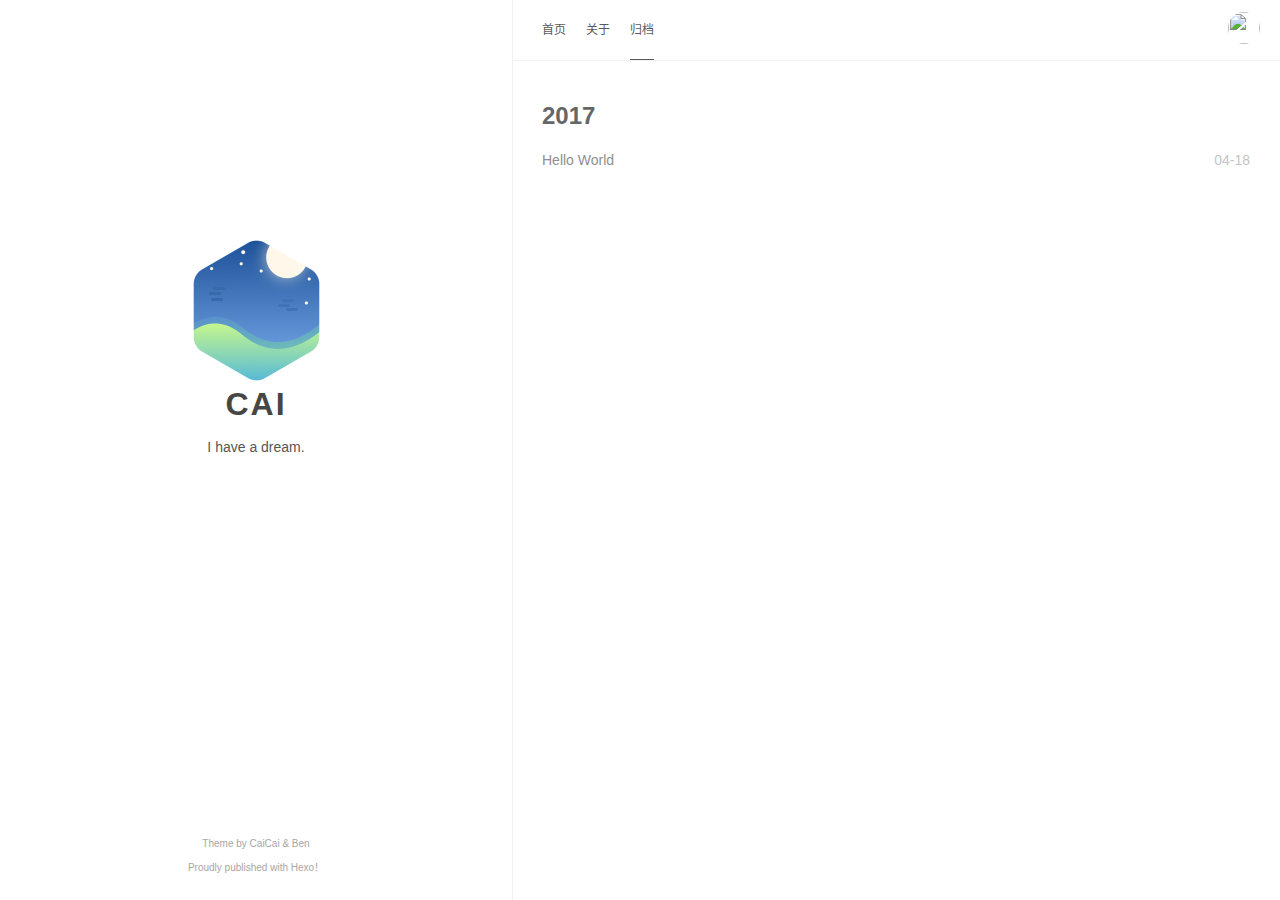
==== commit 834409c8: "Site updated: 2017-04-18 19:25:20" ====
--- a/archives/index.html
+++ b/archives/index.html
@@ -1 +1 @@
-<!DOCTYPE html><html lang="zh-CN"><head><meta charset="utf-8"><meta name="X-UA-Compatible" content="IE=edge"><meta name="author" content="cr20041202@126.com"><title>归档 · CAI</title><meta name="description" content="归档页面 - CAI"><meta name="keywords" content="Hexo,Java"><meta content="width=device-width, initial-scale=1.0, maximum-scale=1.0, user-scalable=0" name="viewport"><meta content="yes" name="apple-mobile-web-app-capable"><meta content="black" name="apple-mobile-web-app-status-bar-style"><meta content="telephone=no" name="format-detection"><meta name="renderer" content="webkit"><link rel="short icon" href="/images/favicon.png" type="image/x-icon"><link rel="stylesheet" href="/css/style.css"><link rel="stylesheet" href="/css/blog_basic.css"><link rel="stylesheet" href="/css/font-awesome.min.css"><link rel="alternate" type="application/atom+xml" title="ATOM 1.0" href="/atom.xml"></head><body><div class="sidebar animated fadeInDown"><div class="logo-title"><div class="title"><img src="/images/logo@2x.png" style="width:127px;"><h3 title=""><a href="/">CAI</a></h3><div class="description"><p>Nothing lasts forever.</p></div></div></div><ul class="social-links"></ul><div class="footer"><a target="_blank" href="/"><span>Theme by </span></a><a href="https://www.caicai.me" target="_blank"> CaiCai<span> & </span></a><a href="https://github.com/Ben02/hexo-theme-Anatole" target="_blank"> Ben</a><div class="by_farbox"><a href="https://hexo.io/zh-cn/" target="_blank">Proudly published with Hexo&#65281;</a></div></div></div><div class="main"><div class="page-top animated fadeInDown"><div class="nav"><li><a href="/">首页</a></li><li><a href="/about">关于</a></li><li><a href="/archives" class="current">归档</a></li></div><div class="information"><div class="back_btn"><li><a onclick="window.history.go(-1)" style="display:none;" class="fa fa-chevron-left"> </a></li></div><div class="avatar"><img src="https://secure.gravatar.com/avatar/e71df8021446fe9759a9928b1dd5c28d?s=180&amp;r=G&amp;d="></div></div></div><div class="autopagerize_page_element"><div class="content"><div class="archive animated fadeInDown"><ul class="list-with-title"><div class="archive"><div class="listing-title">2017</div><ul class="listing"><div class="listing-item"><div class="listing-post"><a href="/2017/04/18/hello-world/" title="Hello World">Hello World</a><div class="post-time"><span class="date">04-18</span></div></div></div></div></ul></div></div></div></div><script src="/js/jquery.js"></script><script src="/js/jquery-migrate-1.2.1.min.js"></script><script src="/js/jquery.appear.js"></script></body></html>+<!DOCTYPE html><html lang="zh-CN"><head><meta charset="utf-8"><meta name="X-UA-Compatible" content="IE=edge"><meta name="author" content="cr20041202@126.com"><title>归档 · CAI</title><meta name="description" content="归档页面 - CAI"><meta name="keywords" content="Hexo,Java"><meta content="width=device-width, initial-scale=1.0, maximum-scale=1.0, user-scalable=0" name="viewport"><meta content="yes" name="apple-mobile-web-app-capable"><meta content="black" name="apple-mobile-web-app-status-bar-style"><meta content="telephone=no" name="format-detection"><meta name="renderer" content="webkit"><link rel="short icon" href="/images/favicon.png" type="image/x-icon"><link rel="stylesheet" href="/css/style.css"><link rel="stylesheet" href="/css/blog_basic.css"><link rel="stylesheet" href="/css/font-awesome.min.css"><link rel="alternate" type="application/atom+xml" title="ATOM 1.0" href="/atom.xml"></head><body><div class="sidebar animated fadeInDown"><div class="logo-title"><div class="title"><img src="/images/logo@2x.png" style="width:127px;"><h3 title=""><a href="/">CAI</a></h3><div class="description"><p>I have a dream.</p></div></div></div><ul class="social-links"></ul><div class="footer"><a target="_blank" href="/"><span>Theme by </span></a><a href="https://www.caicai.me" target="_blank"> CaiCai<span> & </span></a><a href="https://github.com/Ben02/hexo-theme-Anatole" target="_blank"> Ben</a><div class="by_farbox"><a href="https://hexo.io/zh-cn/" target="_blank">Proudly published with Hexo&#65281;</a></div></div></div><div class="main"><div class="page-top animated fadeInDown"><div class="nav"><li><a href="/">首页</a></li><li><a href="/about">关于</a></li><li><a href="/archives" class="current">归档</a></li></div><div class="information"><div class="back_btn"><li><a onclick="window.history.go(-1)" style="display:none;" class="fa fa-chevron-left"> </a></li></div><div class="avatar"><img src="https://secure.gravatar.com/avatar/e71df8021446fe9759a9928b1dd5c28d?s=180&amp;r=G&amp;d="></div></div></div><div class="autopagerize_page_element"><div class="content"><div class="archive animated fadeInDown"><ul class="list-with-title"><div class="archive"><div class="listing-title">2017</div><ul class="listing"><div class="listing-item"><div class="listing-post"><a href="/2017/04/18/hello-world/" title="Hello World">Hello World</a><div class="post-time"><span class="date">04-18</span></div></div></div></div></ul></div></div></div></div><script src="/js/jquery.js"></script><script src="/js/jquery-migrate-1.2.1.min.js"></script><script src="/js/jquery.appear.js"></script></body></html>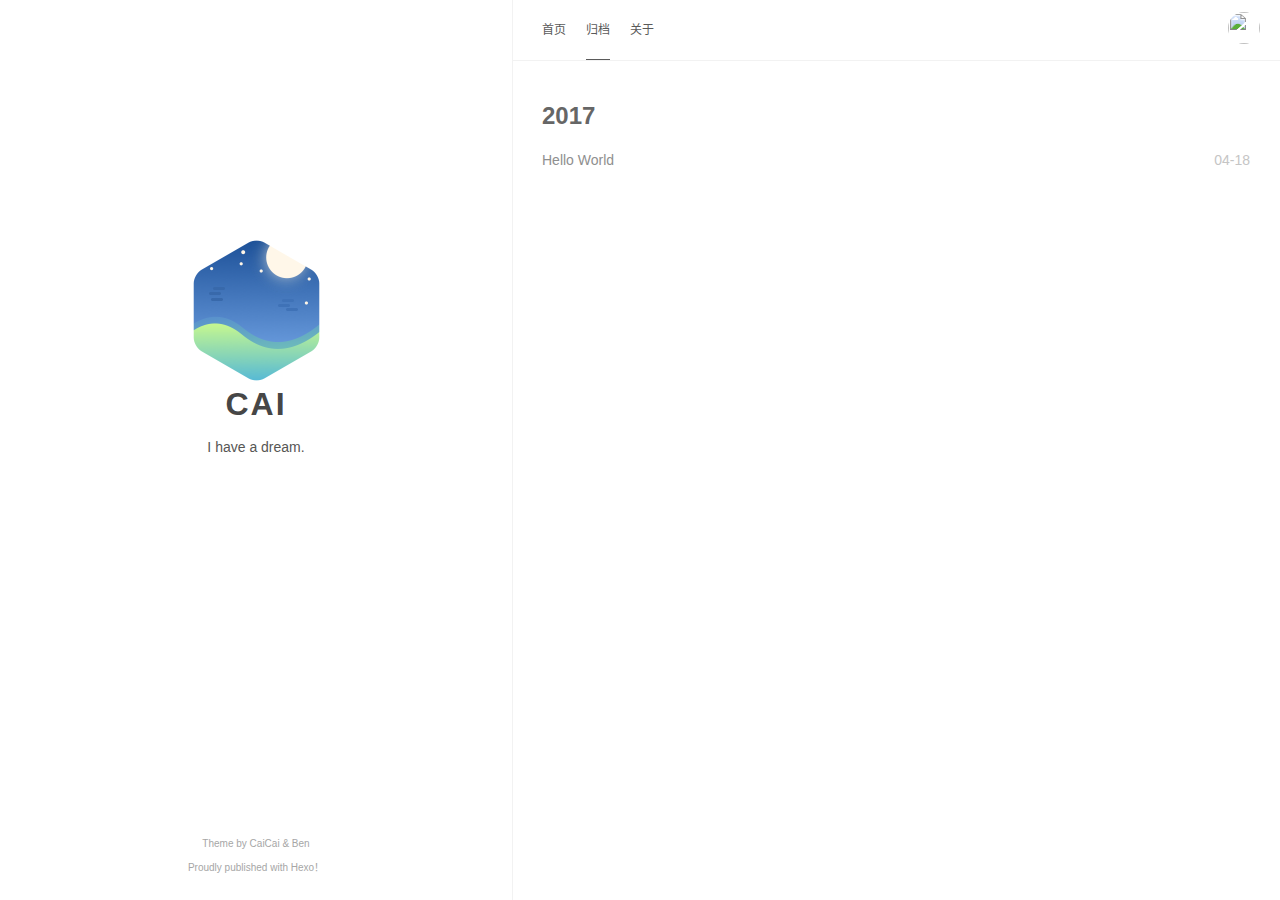
==== commit 8a0479a9: "Site updated: 2017-04-18 19:30:29" ====
--- a/archives/index.html
+++ b/archives/index.html
@@ -1 +1 @@
-<!DOCTYPE html><html lang="zh-CN"><head><meta charset="utf-8"><meta name="X-UA-Compatible" content="IE=edge"><meta name="author" content="cr20041202@126.com"><title>归档 · CAI</title><meta name="description" content="归档页面 - CAI"><meta name="keywords" content="Hexo,Java"><meta content="width=device-width, initial-scale=1.0, maximum-scale=1.0, user-scalable=0" name="viewport"><meta content="yes" name="apple-mobile-web-app-capable"><meta content="black" name="apple-mobile-web-app-status-bar-style"><meta content="telephone=no" name="format-detection"><meta name="renderer" content="webkit"><link rel="short icon" href="/images/favicon.png" type="image/x-icon"><link rel="stylesheet" href="/css/style.css"><link rel="stylesheet" href="/css/blog_basic.css"><link rel="stylesheet" href="/css/font-awesome.min.css"><link rel="alternate" type="application/atom+xml" title="ATOM 1.0" href="/atom.xml"></head><body><div class="sidebar animated fadeInDown"><div class="logo-title"><div class="title"><img src="/images/logo@2x.png" style="width:127px;"><h3 title=""><a href="/">CAI</a></h3><div class="description"><p>I have a dream.</p></div></div></div><ul class="social-links"></ul><div class="footer"><a target="_blank" href="/"><span>Theme by </span></a><a href="https://www.caicai.me" target="_blank"> CaiCai<span> & </span></a><a href="https://github.com/Ben02/hexo-theme-Anatole" target="_blank"> Ben</a><div class="by_farbox"><a href="https://hexo.io/zh-cn/" target="_blank">Proudly published with Hexo&#65281;</a></div></div></div><div class="main"><div class="page-top animated fadeInDown"><div class="nav"><li><a href="/">首页</a></li><li><a href="/about">关于</a></li><li><a href="/archives" class="current">归档</a></li></div><div class="information"><div class="back_btn"><li><a onclick="window.history.go(-1)" style="display:none;" class="fa fa-chevron-left"> </a></li></div><div class="avatar"><img src="https://secure.gravatar.com/avatar/e71df8021446fe9759a9928b1dd5c28d?s=180&amp;r=G&amp;d="></div></div></div><div class="autopagerize_page_element"><div class="content"><div class="archive animated fadeInDown"><ul class="list-with-title"><div class="archive"><div class="listing-title">2017</div><ul class="listing"><div class="listing-item"><div class="listing-post"><a href="/2017/04/18/hello-world/" title="Hello World">Hello World</a><div class="post-time"><span class="date">04-18</span></div></div></div></div></ul></div></div></div></div><script src="/js/jquery.js"></script><script src="/js/jquery-migrate-1.2.1.min.js"></script><script src="/js/jquery.appear.js"></script></body></html>+<!DOCTYPE html><html lang="zh-CN"><head><meta charset="utf-8"><meta name="X-UA-Compatible" content="IE=edge"><meta name="author" content="cr20041202@126.com"><title>归档 · CAI</title><meta name="description" content="归档页面 - CAI"><meta name="keywords" content="Hexo,Java"><meta content="width=device-width, initial-scale=1.0, maximum-scale=1.0, user-scalable=0" name="viewport"><meta content="yes" name="apple-mobile-web-app-capable"><meta content="black" name="apple-mobile-web-app-status-bar-style"><meta content="telephone=no" name="format-detection"><meta name="renderer" content="webkit"><link rel="short icon" href="/images/favicon.png" type="image/x-icon"><link rel="stylesheet" href="/css/style.css"><link rel="stylesheet" href="/css/blog_basic.css"><link rel="stylesheet" href="/css/font-awesome.min.css"><link rel="alternate" type="application/atom+xml" title="ATOM 1.0" href="/atom.xml"></head><body><div class="sidebar animated fadeInDown"><div class="logo-title"><div class="title"><img src="/images/logo@2x.png" style="width:127px;"><h3 title=""><a href="/">CAI</a></h3><div class="description"><p>I have a dream.</p></div></div></div><ul class="social-links"></ul><div class="footer"><a target="_blank" href="/"><span>Theme by </span></a><a href="https://www.caicai.me" target="_blank"> CaiCai<span> & </span></a><a href="https://github.com/Ben02/hexo-theme-Anatole" target="_blank"> Ben</a><div class="by_farbox"><a href="https://hexo.io/zh-cn/" target="_blank">Proudly published with Hexo&#65281;</a></div></div></div><div class="main"><div class="page-top animated fadeInDown"><div class="nav"><li><a href="/">首页</a></li><li><a href="/archives" class="current">归档</a></li><li><a href="/about">关于</a></li></div><div class="information"><div class="back_btn"><li><a onclick="window.history.go(-1)" style="display:none;" class="fa fa-chevron-left"> </a></li></div><div class="avatar"><img src="https://secure.gravatar.com/avatar/e71df8021446fe9759a9928b1dd5c28d?s=180&amp;r=G&amp;d="></div></div></div><div class="autopagerize_page_element"><div class="content"><div class="archive animated fadeInDown"><ul class="list-with-title"><div class="archive"><div class="listing-title">2017</div><ul class="listing"><div class="listing-item"><div class="listing-post"><a href="/2017/04/18/hello-world/" title="Hello World">Hello World</a><div class="post-time"><span class="date">04-18</span></div></div></div></div></ul></div></div></div></div><script src="/js/jquery.js"></script><script src="/js/jquery-migrate-1.2.1.min.js"></script><script src="/js/jquery.appear.js"></script></body></html>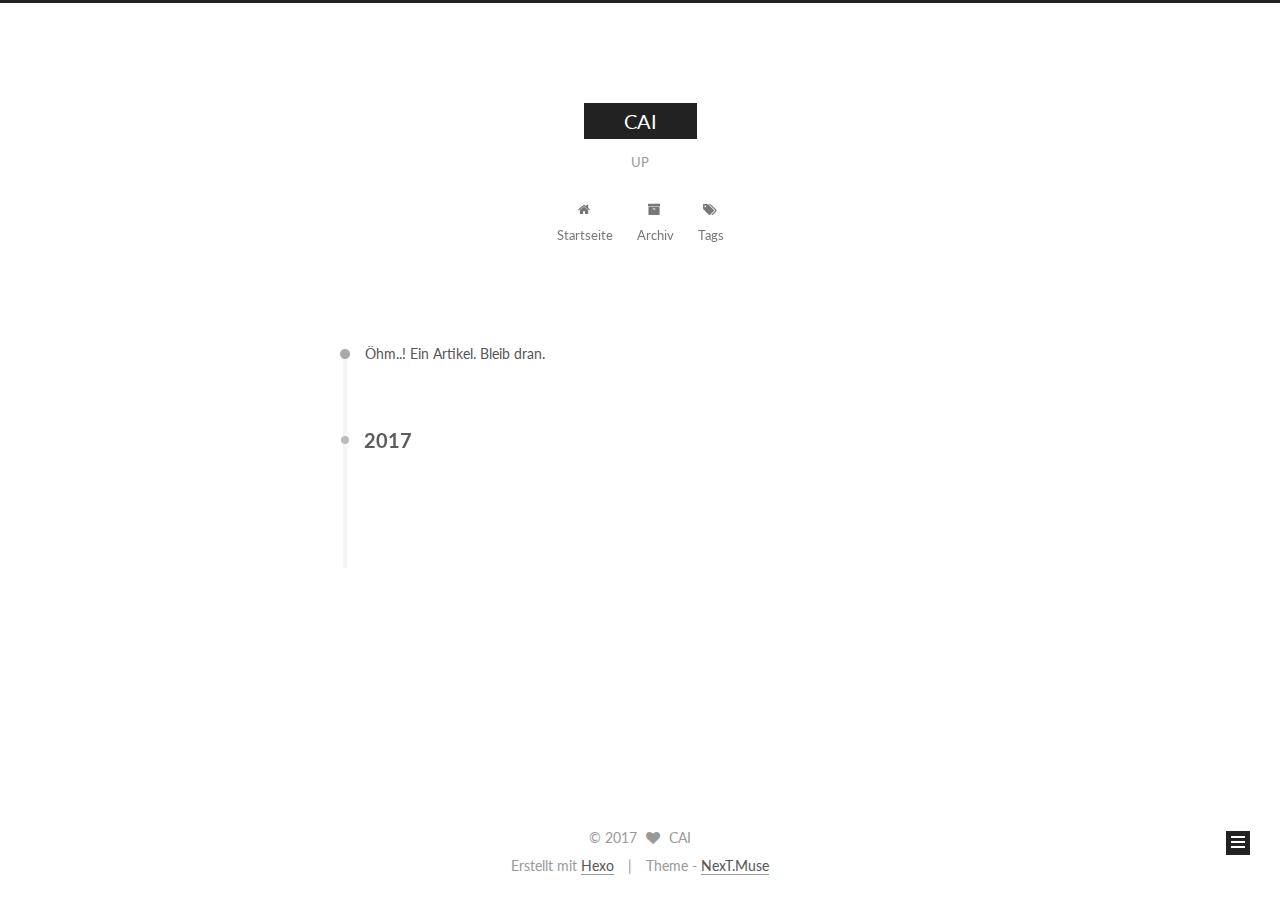
==== commit ad51f58b: "Site updated: 2017-04-18 21:01:59" ====
--- a/archives/index.html
+++ b/archives/index.html
@@ -1 +1,545 @@
-<!DOCTYPE html><html lang="zh-CN"><head><meta charset="utf-8"><meta name="X-UA-Compatible" content="IE=edge"><meta name="author" content="cr20041202@126.com"><title>归档 · CAI</title><meta name="description" content="归档页面 - CAI"><meta name="keywords" content="Hexo,Java"><meta content="width=device-width, initial-scale=1.0, maximum-scale=1.0, user-scalable=0" name="viewport"><meta content="yes" name="apple-mobile-web-app-capable"><meta content="black" name="apple-mobile-web-app-status-bar-style"><meta content="telephone=no" name="format-detection"><meta name="renderer" content="webkit"><link rel="short icon" href="/images/favicon.png" type="image/x-icon"><link rel="stylesheet" href="/css/style.css"><link rel="stylesheet" href="/css/blog_basic.css"><link rel="stylesheet" href="/css/font-awesome.min.css"><link rel="alternate" type="application/atom+xml" title="ATOM 1.0" href="/atom.xml"></head><body><div class="sidebar animated fadeInDown"><div class="logo-title"><div class="title"><img src="/images/logo@2x.png" style="width:127px;"><h3 title=""><a href="/">CAI</a></h3><div class="description"><p>I have a dream.</p></div></div></div><ul class="social-links"></ul><div class="footer"><a target="_blank" href="/"><span>Theme by </span></a><a href="https://www.caicai.me" target="_blank"> CaiCai<span> & </span></a><a href="https://github.com/Ben02/hexo-theme-Anatole" target="_blank"> Ben</a><div class="by_farbox"><a href="https://hexo.io/zh-cn/" target="_blank">Proudly published with Hexo&#65281;</a></div></div></div><div class="main"><div class="page-top animated fadeInDown"><div class="nav"><li><a href="/">首页</a></li><li><a href="/archives" class="current">归档</a></li><li><a href="/about">关于</a></li></div><div class="information"><div class="back_btn"><li><a onclick="window.history.go(-1)" style="display:none;" class="fa fa-chevron-left"> </a></li></div><div class="avatar"><img src="https://secure.gravatar.com/avatar/e71df8021446fe9759a9928b1dd5c28d?s=180&amp;r=G&amp;d="></div></div></div><div class="autopagerize_page_element"><div class="content"><div class="archive animated fadeInDown"><ul class="list-with-title"><div class="archive"><div class="listing-title">2017</div><ul class="listing"><div class="listing-item"><div class="listing-post"><a href="/2017/04/18/hello-world/" title="Hello World">Hello World</a><div class="post-time"><span class="date">04-18</span></div></div></div></div></ul></div></div></div></div><script src="/js/jquery.js"></script><script src="/js/jquery-migrate-1.2.1.min.js"></script><script src="/js/jquery.appear.js"></script></body></html>+<!doctype html>
+
+
+
+  
+
+
+<html class="theme-next muse use-motion" lang="zh-CN">
+<head>
+  <meta charset="UTF-8"/>
+<meta http-equiv="X-UA-Compatible" content="IE=edge" />
+<meta name="viewport" content="width=device-width, initial-scale=1, maximum-scale=1"/>
+
+
+
+<meta http-equiv="Cache-Control" content="no-transform" />
+<meta http-equiv="Cache-Control" content="no-siteapp" />
+
+
+
+
+
+
+
+
+
+
+
+
+
+
+
+  
+  
+  <link href="/lib/fancybox/source/jquery.fancybox.css?v=2.1.5" rel="stylesheet" type="text/css" />
+
+
+
+
+  
+  
+  
+  
+
+  
+    
+    
+  
+
+  
+
+  
+
+  
+
+  
+
+  
+    
+    
+    <link href="//fonts.googleapis.com/css?family=Lato:300,300italic,400,400italic,700,700italic&subset=latin,latin-ext" rel="stylesheet" type="text/css">
+  
+
+
+
+
+
+
+<link href="/lib/font-awesome/css/font-awesome.min.css?v=4.6.2" rel="stylesheet" type="text/css" />
+
+<link href="/css/main.css?v=5.1.0" rel="stylesheet" type="text/css" />
+
+
+  <meta name="keywords" content="Hexo, NexT" />
+
+
+
+
+
+
+
+
+  <link rel="shortcut icon" type="image/x-icon" href="/favicon.ico?v=5.1.0" />
+
+
+
+
+
+
+<meta name="description" content="UP">
+<meta property="og:type" content="website">
+<meta property="og:title" content="CAI">
+<meta property="og:url" content="http://gogfun.com/archives/index.html">
+<meta property="og:site_name" content="CAI">
+<meta property="og:description" content="UP">
+<meta name="twitter:card" content="summary">
+<meta name="twitter:title" content="CAI">
+<meta name="twitter:description" content="UP">
+
+
+
+<script type="text/javascript" id="hexo.configurations">
+  var NexT = window.NexT || {};
+  var CONFIG = {
+    root: '/',
+    scheme: 'Muse',
+    sidebar: {"position":"left","display":"post","offset":12,"offset_float":0,"b2t":false,"scrollpercent":false},
+    fancybox: true,
+    motion: true,
+    duoshuo: {
+      userId: '0',
+      author: 'Author'
+    },
+    algolia: {
+      applicationID: '',
+      apiKey: '',
+      indexName: '',
+      hits: {"per_page":10},
+      labels: {"input_placeholder":"Search for Posts","hits_empty":"We didn't find any results for the search: ${query}","hits_stats":"${hits} results found in ${time} ms"}
+    }
+  };
+</script>
+
+
+
+  <link rel="canonical" href="http://gogfun.com/archives/"/>
+
+
+
+
+
+  <title> Archiv | CAI </title>
+</head>
+
+<body itemscope itemtype="http://schema.org/WebPage" lang="zh-CN">
+
+  
+
+
+
+
+
+
+
+
+
+
+
+
+
+
+  
+  
+    
+  
+
+  <div class="container sidebar-position-left  page-archive  ">
+    <div class="headband"></div>
+
+    <header id="header" class="header" itemscope itemtype="http://schema.org/WPHeader">
+      <div class="header-inner"><div class="site-brand-wrapper">
+  <div class="site-meta ">
+    
+
+    <div class="custom-logo-site-title">
+      <a href="/"  class="brand" rel="start">
+        <span class="logo-line-before"><i></i></span>
+        <span class="site-title">CAI</span>
+        <span class="logo-line-after"><i></i></span>
+      </a>
+    </div>
+      
+        <p class="site-subtitle">UP</p>
+      
+  </div>
+
+  <div class="site-nav-toggle">
+    <button>
+      <span class="btn-bar"></span>
+      <span class="btn-bar"></span>
+      <span class="btn-bar"></span>
+    </button>
+  </div>
+</div>
+
+<nav class="site-nav">
+  
+
+  
+    <ul id="menu" class="menu">
+      
+        
+        <li class="menu-item menu-item-home">
+          <a href="/" rel="section">
+            
+              <i class="menu-item-icon fa fa-fw fa-home"></i> <br />
+            
+            Startseite
+          </a>
+        </li>
+      
+        
+        <li class="menu-item menu-item-archives">
+          <a href="/archives" rel="section">
+            
+              <i class="menu-item-icon fa fa-fw fa-archive"></i> <br />
+            
+            Archiv
+          </a>
+        </li>
+      
+        
+        <li class="menu-item menu-item-tags">
+          <a href="/tags" rel="section">
+            
+              <i class="menu-item-icon fa fa-fw fa-tags"></i> <br />
+            
+            Tags
+          </a>
+        </li>
+      
+
+      
+    </ul>
+  
+
+  
+</nav>
+
+
+
+ </div>
+    </header>
+
+    <main id="main" class="main">
+      <div class="main-inner">
+        <div class="content-wrap">
+          <div id="content" class="content">
+            
+
+  <section id="posts" class="posts-collapse">
+    <span class="archive-move-on"></span>
+
+    <span class="archive-page-counter">
+      
+      
+      
+        
+      
+      Öhm..! Ein Artikel. Bleib dran.
+    </span>
+
+    
+
+      
+      
+      
+
+      
+        
+        <div class="collection-title">
+          <h2 class="archive-year motion-element" id="archive-year-2017">2017</h2>
+        </div>
+      
+      
+
+      
+
+  <article class="post post-type-normal" itemscope itemtype="http://schema.org/Article">
+    <header class="post-header">
+
+      <h1 class="post-title">
+        
+            <a class="post-title-link" href="/2017/04/18/hello-world/" itemprop="url">
+              
+                <span itemprop="name">Hello World</span>
+              
+            </a>
+        
+      </h1>
+
+      <div class="post-meta">
+        <time class="post-time" itemprop="dateCreated"
+              datetime="2017-04-18T15:28:23+08:00"
+              content="2017-04-18" >
+          04-18
+        </time>
+      </div>
+
+    </header>
+  </article>
+
+
+
+    
+
+  </section>
+
+  
+
+
+
+          </div>
+          
+
+
+          
+
+        </div>
+        
+          
+  
+  <div class="sidebar-toggle">
+    <div class="sidebar-toggle-line-wrap">
+      <span class="sidebar-toggle-line sidebar-toggle-line-first"></span>
+      <span class="sidebar-toggle-line sidebar-toggle-line-middle"></span>
+      <span class="sidebar-toggle-line sidebar-toggle-line-last"></span>
+    </div>
+  </div>
+
+  <aside id="sidebar" class="sidebar">
+    <div class="sidebar-inner">
+
+      
+
+      
+
+      <section class="site-overview sidebar-panel sidebar-panel-active">
+        <div class="site-author motion-element" itemprop="author" itemscope itemtype="http://schema.org/Person">
+          <img class="site-author-image" itemprop="image"
+               src="/images/avatar.gif"
+               alt="CAI" />
+          <p class="site-author-name" itemprop="name">CAI</p>
+           
+              <p class="site-description motion-element" itemprop="description">UP</p>
+          
+        </div>
+        <nav class="site-state motion-element">
+
+          
+            <div class="site-state-item site-state-posts">
+              <a href="/archives">
+                <span class="site-state-item-count">1</span>
+                <span class="site-state-item-name">Artikel</span>
+              </a>
+            </div>
+          
+
+          
+
+          
+
+        </nav>
+
+        
+
+        <div class="links-of-author motion-element">
+          
+        </div>
+
+        
+        
+
+        
+        
+
+        
+
+
+      </section>
+
+      
+
+      
+
+    </div>
+  </aside>
+
+
+        
+      </div>
+    </main>
+
+    <footer id="footer" class="footer">
+      <div class="footer-inner">
+        <div class="copyright" >
+  
+  &copy; 
+  <span itemprop="copyrightYear">2017</span>
+  <span class="with-love">
+    <i class="fa fa-heart"></i>
+  </span>
+  <span class="author" itemprop="copyrightHolder">CAI</span>
+</div>
+
+
+<div class="powered-by">
+  Erstellt mit  <a class="theme-link" href="https://hexo.io">Hexo</a>
+</div>
+
+<div class="theme-info">
+  Theme -
+  <a class="theme-link" href="https://github.com/iissnan/hexo-theme-next">
+    NexT.Muse
+  </a>
+</div>
+
+
+        
+
+        
+      </div>
+    </footer>
+
+    
+      <div class="back-to-top">
+        <i class="fa fa-arrow-up"></i>
+        
+      </div>
+    
+
+  </div>
+
+  
+
+<script type="text/javascript">
+  if (Object.prototype.toString.call(window.Promise) !== '[object Function]') {
+    window.Promise = null;
+  }
+</script>
+
+
+
+
+
+
+
+
+
+  
+
+
+
+
+
+
+
+
+  
+  <script type="text/javascript" src="/lib/jquery/index.js?v=2.1.3"></script>
+
+  
+  <script type="text/javascript" src="/lib/fastclick/lib/fastclick.min.js?v=1.0.6"></script>
+
+  
+  <script type="text/javascript" src="/lib/jquery_lazyload/jquery.lazyload.js?v=1.9.7"></script>
+
+  
+  <script type="text/javascript" src="/lib/velocity/velocity.min.js?v=1.2.1"></script>
+
+  
+  <script type="text/javascript" src="/lib/velocity/velocity.ui.min.js?v=1.2.1"></script>
+
+  
+  <script type="text/javascript" src="/lib/fancybox/source/jquery.fancybox.pack.js?v=2.1.5"></script>
+
+
+  
+
+
+  <script type="text/javascript" src="/js/src/utils.js?v=5.1.0"></script>
+
+  <script type="text/javascript" src="/js/src/motion.js?v=5.1.0"></script>
+
+
+
+  
+  
+
+  
+  
+    <script type="text/javascript" id="motion.page.archive">
+      $('.archive-year').velocity('transition.slideLeftIn');
+    </script>
+  
+
+
+  
+
+
+  <script type="text/javascript" src="/js/src/bootstrap.js?v=5.1.0"></script>
+
+
+
+  
+
+
+  
+
+
+
+
+	
+
+
+
+
+
+  
+
+
+
+
+
+  
+
+
+
+
+
+  
+
+
+
+
+
+
+  
+
+
+
+
+
+  
+
+  
+
+  
+
+  
+
+  
+
+</body>
+</html>
--- a/css/main.css
+++ b/css/main.css
@@ -0,0 +1,2540 @@
+/* normalize.css v3.0.2 | MIT License | git.io/normalize */
+html {
+  font-family: sans-serif; /* 1 */
+  -ms-text-size-adjust: 100%; /* 2 */
+  -webkit-text-size-adjust: 100%; /* 2 */
+}
+body {
+  margin: 0;
+}
+article,
+aside,
+details,
+figcaption,
+figure,
+footer,
+header,
+hgroup,
+main,
+menu,
+nav,
+section,
+summary {
+  display: block;
+}
+audio,
+canvas,
+progress,
+video {
+  display: inline-block; /* 1 */
+  vertical-align: baseline; /* 2 */
+}
+audio:not([controls]) {
+  display: none;
+  height: 0;
+}
+[hidden],
+template {
+  display: none;
+}
+a {
+  background-color: transparent;
+}
+a:active,
+a:hover {
+  outline: 0;
+}
+abbr[title] {
+  border-bottom: 1px dotted;
+}
+b,
+strong {
+  font-weight: bold;
+}
+dfn {
+  font-style: italic;
+}
+h1 {
+  font-size: 2em;
+  margin: 0.67em 0;
+}
+mark {
+  background: #ff0;
+  color: #000;
+}
+small {
+  font-size: 80%;
+}
+sub,
+sup {
+  font-size: 75%;
+  line-height: 0;
+  position: relative;
+  vertical-align: baseline;
+}
+sup {
+  top: -0.5em;
+}
+sub {
+  bottom: -0.25em;
+}
+img {
+  border: 0;
+}
+svg:not(:root) {
+  overflow: hidden;
+}
+figure {
+  margin: 1em 40px;
+}
+hr {
+  -moz-box-sizing: content-box;
+  box-sizing: content-box;
+  height: 0;
+}
+pre {
+  overflow: auto;
+}
+code,
+kbd,
+pre,
+samp {
+  font-family: monospace, monospace;
+  font-size: 1em;
+}
+button,
+input,
+optgroup,
+select,
+textarea {
+  color: inherit; /* 1 */
+  font: inherit; /* 2 */
+  margin: 0; /* 3 */
+}
+button {
+  overflow: visible;
+}
+button,
+select {
+  text-transform: none;
+}
+button,
+html input[type="button"],
+input[type="reset"],
+input[type="submit"] {
+  -webkit-appearance: button; /* 2 */
+  cursor: pointer; /* 3 */
+}
+button[disabled],
+html input[disabled] {
+  cursor: default;
+}
+button::-moz-focus-inner,
+input::-moz-focus-inner {
+  border: 0;
+  padding: 0;
+}
+input {
+  line-height: normal;
+}
+input[type="checkbox"],
+input[type="radio"] {
+  box-sizing: border-box; /* 1 */
+  padding: 0; /* 2 */
+}
+input[type="number"]::-webkit-inner-spin-button,
+input[type="number"]::-webkit-outer-spin-button {
+  height: auto;
+}
+input[type="search"] {
+  -webkit-appearance: textfield; /* 1 */
+  -moz-box-sizing: content-box;
+  -webkit-box-sizing: content-box; /* 2 */
+  box-sizing: content-box;
+}
+input[type="search"]::-webkit-search-cancel-button,
+input[type="search"]::-webkit-search-decoration {
+  -webkit-appearance: none;
+}
+fieldset {
+  border: 1px solid #c0c0c0;
+  margin: 0 2px;
+  padding: 0.35em 0.625em 0.75em;
+}
+legend {
+  border: 0; /* 1 */
+  padding: 0; /* 2 */
+}
+textarea {
+  overflow: auto;
+}
+optgroup {
+  font-weight: bold;
+}
+table {
+  border-collapse: collapse;
+  border-spacing: 0;
+}
+td,
+th {
+  padding: 0;
+}
+::selection {
+  background: #262a30;
+  color: #fff;
+}
+body {
+  position: relative;
+  font-family: 'Lato', "PingFang SC", "Microsoft YaHei", sans-serif;
+  font-size: 14px;
+  line-height: 2;
+  color: #555;
+  background: #fff;
+}
+@media (max-width: 767px) {
+  body {
+    padding-right: 0 !important;
+  }
+}
+@media (min-width: 768px) and (max-width: 991px) {
+  body {
+    padding-right: 0 !important;
+  }
+}
+@media (min-width: 1600px) {
+  body {
+    font-size: 16px;
+  }
+}
+h1,
+h2,
+h3,
+h4,
+h5,
+h6 {
+  margin: 0;
+  padding: 0;
+  font-weight: bold;
+  line-height: 1.5;
+  font-family: 'Lato', "PingFang SC", "Microsoft YaHei", sans-serif;
+}
+h2,
+h3,
+h4,
+h5,
+h6 {
+  margin: 20px 0 15px;
+}
+h1 {
+  font-size: 22px;
+}
+@media (max-width: 767px) {
+  h1 {
+    font-size: 18px;
+  }
+}
+h2 {
+  font-size: 20px;
+}
+@media (max-width: 767px) {
+  h2 {
+    font-size: 16px;
+  }
+}
+h3 {
+  font-size: 18px;
+}
+@media (max-width: 767px) {
+  h3 {
+    font-size: 14px;
+  }
+}
+h4 {
+  font-size: 16px;
+}
+@media (max-width: 767px) {
+  h4 {
+    font-size: 12px;
+  }
+}
+h5 {
+  font-size: 14px;
+}
+@media (max-width: 767px) {
+  h5 {
+    font-size: 10px;
+  }
+}
+h6 {
+  font-size: 12px;
+}
+@media (max-width: 767px) {
+  h6 {
+    font-size: 8px;
+  }
+}
+p {
+  margin: 0 0 25px 0;
+}
+a {
+  color: #555;
+  text-decoration: none;
+  border-bottom: 1px solid #999;
+  word-wrap: break-word;
+}
+a:hover {
+  color: #222;
+  border-bottom-color: #222;
+}
+blockquote {
+  margin: 0;
+  padding: 0;
+}
+img {
+  display: block;
+  margin: auto;
+  max-width: 100%;
+  height: auto;
+}
+hr {
+  margin: 40px 0;
+  height: 3px;
+  border: none;
+  background-color: #ddd;
+  background-image: repeating-linear-gradient(-45deg, #fff, #fff 4px, transparent 4px, transparent 8px);
+}
+blockquote {
+  padding: 0 15px;
+  color: #666;
+  border-left: 4px solid #ddd;
+}
+blockquote cite::before {
+  content: "-";
+  padding: 0 5px;
+}
+dt {
+  font-weight: 700;
+}
+dd {
+  margin: 0;
+  padding: 0;
+}
+.text-left {
+  text-align: left;
+}
+.text-center {
+  text-align: center;
+}
+.text-right {
+  text-align: right;
+}
+.text-justify {
+  text-align: justify;
+}
+.text-nowrap {
+  white-space: nowrap;
+}
+.text-lowercase {
+  text-transform: lowercase;
+}
+.text-uppercase {
+  text-transform: uppercase;
+}
+.text-capitalize {
+  text-transform: capitalize;
+}
+.center-block {
+  display: block;
+  margin-left: auto;
+  margin-right: auto;
+}
+.clearfix:before,
+.clearfix:after {
+  content: " ";
+  display: table;
+}
+.clearfix:after {
+  clear: both;
+}
+.pullquote {
+  width: 45%;
+}
+.pullquote.left {
+  float: left;
+  margin-left: 5px;
+  margin-right: 10px;
+}
+.pullquote.right {
+  float: right;
+  margin-left: 10px;
+  margin-right: 5px;
+}
+.affix.affix.affix {
+  position: fixed;
+}
+.translation {
+  margin-top: -20px;
+  font-size: 14px;
+  color: #999;
+}
+.scrollbar-measure {
+  width: 100px;
+  height: 100px;
+  overflow: scroll;
+  position: absolute;
+  top: -9999px;
+}
+.use-motion .motion-element {
+  opacity: 0;
+}
+table {
+  margin: 20px 0;
+  width: 100%;
+  border-collapse: collapse;
+  border-spacing: 0;
+  border: 1px solid #ddd;
+  font-size: 14px;
+  table-layout: fixed;
+  word-wrap: break-all;
+}
+table>tbody>tr:nth-of-type(odd) {
+  background-color: #f9f9f9;
+}
+table>tbody>tr:hover {
+  background-color: #f5f5f5;
+}
+caption,
+th,
+td {
+  padding: 8px;
+  text-align: left;
+  vertical-align: middle;
+  font-weight: normal;
+}
+th,
+td {
+  border-bottom: 3px solid #ddd;
+  border-right: 1px solid #eee;
+}
+th {
+  padding-bottom: 10px;
+  font-weight: 700;
+}
+td {
+  border-bottom-width: 1px;
+}
+html,
+body {
+  height: 100%;
+}
+.container {
+  position: relative;
+  min-height: 100%;
+}
+.header-inner {
+  margin: 0 auto;
+  padding: 100px 0 70px;
+  width: 700px;
+}
+@media (min-width: 1600px) {
+  .container .header-inner {
+    width: 900px;
+  }
+}
+.main {
+  padding-bottom: 150px;
+}
+.main-inner {
+  margin: 0 auto;
+  width: 700px;
+}
+@media (min-width: 1600px) {
+  .container .main-inner {
+    width: 900px;
+  }
+}
+.footer {
+  position: absolute;
+  left: 0;
+  bottom: 0;
+  width: 100%;
+  min-height: 50px;
+}
+.footer-inner {
+  box-sizing: border-box;
+  margin: 20px auto;
+  width: 700px;
+}
+@media (min-width: 1600px) {
+  .container .footer-inner {
+    width: 900px;
+  }
+}
+pre,
+.highlight {
+  overflow: auto;
+  margin: 20px 0;
+  padding: 0;
+  font-size: 13px;
+  color: #4d4d4c;
+  background: #f7f7f7;
+  line-height: 1.6;
+}
+pre,
+code {
+  font-family: consolas, Menlo, "PingFang SC", "Microsoft YaHei", monospace;
+}
+code {
+  padding: 2px 4px;
+  word-wrap: break-word;
+  color: #555;
+  background: #eee;
+  border-radius: 3px;
+  font-size: 13px;
+}
+pre code {
+  padding: 0;
+  color: #4d4d4c;
+  background: none;
+  text-shadow: none;
+}
+.highlight {
+  border-radius: 1px;
+}
+.highlight pre {
+  border: none;
+  margin: 0;
+  padding: 10px 0;
+}
+.highlight table {
+  margin: 0;
+  width: auto;
+  border: none;
+}
+.highlight td {
+  border: none;
+  padding: 0;
+}
+.highlight figcaption {
+  font-size: 1em;
+  color: #4d4d4c;
+  line-height: 1em;
+  margin-bottom: 1em;
+}
+.highlight figcaption:before,
+.highlight figcaption:after {
+  content: " ";
+  display: table;
+}
+.highlight figcaption:after {
+  clear: both;
+}
+.highlight figcaption a {
+  float: right;
+  color: #4d4d4c;
+}
+.highlight figcaption a:hover {
+  border-bottom-color: #4d4d4c;
+}
+.highlight .gutter pre {
+  padding-left: 10px;
+  padding-right: 10px;
+  color: #869194;
+  text-align: right;
+  background-color: #eff2f3;
+}
+.highlight .code pre {
+  width: 100%;
+  padding-left: 10px;
+  padding-right: 10px;
+  background-color: #f7f7f7;
+}
+.highlight .line {
+  height: 20px;
+}
+.gutter {
+  -webkit-user-select: none;
+  -moz-user-select: none;
+  -ms-user-select: none;
+  user-select: none;
+}
+.gist table {
+  width: auto;
+}
+.gist table td {
+  border: none;
+}
+pre .deletion {
+  background: #fdd;
+}
+pre .addition {
+  background: #dfd;
+}
+pre .meta {
+  color: #8959a8;
+}
+pre .comment {
+  color: #8e908c;
+}
+pre .variable,
+pre .attribute,
+pre .tag,
+pre .regexp,
+pre .ruby .constant,
+pre .xml .tag .title,
+pre .xml .pi,
+pre .xml .doctype,
+pre .html .doctype,
+pre .css .id,
+pre .css .class,
+pre .css .pseudo {
+  color: #c82829;
+}
+pre .number,
+pre .preprocessor,
+pre .built_in,
+pre .literal,
+pre .params,
+pre .constant,
+pre .command {
+  color: #f5871f;
+}
+pre .ruby .class .title,
+pre .css .rules .attribute,
+pre .string,
+pre .value,
+pre .inheritance,
+pre .header,
+pre .ruby .symbol,
+pre .xml .cdata,
+pre .special,
+pre .number,
+pre .formula {
+  color: #718c00;
+}
+pre .title,
+pre .css .hexcolor {
+  color: #3e999f;
+}
+pre .function,
+pre .python .decorator,
+pre .python .title,
+pre .ruby .function .title,
+pre .ruby .title .keyword,
+pre .perl .sub,
+pre .javascript .title,
+pre .coffeescript .title {
+  color: #4271ae;
+}
+pre .keyword,
+pre .javascript .function {
+  color: #8959a8;
+}
+.full-image.full-image.full-image {
+  border: none;
+  max-width: 100%;
+  width: auto;
+  margin: 20px auto;
+}
+@media (min-width: 992px) {
+  .full-image.full-image.full-image {
+    max-width: none;
+    width: 110%;
+    margin: 25px -5%;
+  }
+}
+.blockquote-center,
+.page-home .post-type-quote blockquote,
+.page-post-detail .post-type-quote blockquote {
+  position: relative;
+  margin: 40px 0;
+  padding: 0;
+  border-left: none;
+  text-align: center;
+}
+.blockquote-center::before,
+.page-home .post-type-quote blockquote::before,
+.page-post-detail .post-type-quote blockquote::before,
+.blockquote-center::after,
+.page-home .post-type-quote blockquote::after,
+.page-post-detail .post-type-quote blockquote::after {
+  position: absolute;
+  content: ' ';
+  display: block;
+  width: 100%;
+  height: 24px;
+  opacity: 0.2;
+  background-repeat: no-repeat;
+  background-position: 0 -6px;
+  background-size: 22px 22px;
+}
+.blockquote-center::before,
+.page-home .post-type-quote blockquote::before,
+.page-post-detail .post-type-quote blockquote::before {
+  top: -20px;
+  background-image: url("../images/quote-l.svg");
+  border-top: 1px solid #ccc;
+}
+.blockquote-center::after,
+.page-home .post-type-quote blockquote::after,
+.page-post-detail .post-type-quote blockquote::after {
+  bottom: -20px;
+  background-image: url("../images/quote-r.svg");
+  border-bottom: 1px solid #ccc;
+  background-position: 100% 8px;
+}
+.blockquote-center p,
+.page-home .post-type-quote blockquote p,
+.page-post-detail .post-type-quote blockquote p,
+.blockquote-center div,
+.page-home .post-type-quote blockquote div,
+.page-post-detail .post-type-quote blockquote div {
+  text-align: center;
+}
+.post .post-body .group-picture img {
+  box-sizing: border-box;
+  padding: 0 3px;
+  border: none;
+}
+.post .group-picture-row {
+  overflow: hidden;
+  margin-top: 6px;
+}
+.post .group-picture-row:first-child {
+  margin-top: 0;
+}
+.post .group-picture-column {
+  float: left;
+}
+.page-post-detail .post-body .group-picture-column {
+  float: none;
+  margin-top: 10px;
+  width: auto !important;
+}
+.page-post-detail .post-body .group-picture-column img {
+  margin: 0 auto;
+}
+.page-archive .group-picture-container {
+  overflow: hidden;
+}
+.page-archive .group-picture-row {
+  float: left;
+}
+.page-archive .group-picture-row:first-child {
+  margin-top: 6px;
+}
+.page-archive .group-picture-column {
+  max-width: 150px;
+  max-height: 150px;
+}
+.note {
+  padding: 20px;
+  margin: 20px 0;
+  border: 1px solid #eee;
+  border-left-width: 5px;
+  border-radius: 3px;
+}
+.note h2,
+.note h3,
+.note h4,
+.note h5,
+.note h6 {
+  margin-top: 0;
+  margin-bottom: 5px;
+}
+.note p:last-child {
+  margin-bottom: 0;
+}
+.note code {
+  border-radius: 3px;
+}
+.note+.note {
+  margin-top: -5px;
+}
+.default {
+  border-left-color: #777;
+}
+.default h2,
+.default h3,
+.default h4,
+.default h5,
+.default h6 {
+  color: #777;
+}
+.primary {
+  border-left-color: #428bca;
+}
+.primary h2,
+.primary h3,
+.primary h4,
+.primary h5,
+.primary h6 {
+  color: #428bca;
+}
+.success {
+  border-left-color: #5cb85c;
+}
+.success h2,
+.success h3,
+.success h4,
+.success h5,
+.success h6 {
+  color: #5cb85c;
+}
+.danger {
+  border-left-color: #d9534f;
+}
+.danger h2,
+.danger h3,
+.danger h4,
+.danger h5,
+.danger h6 {
+  color: #d9534f;
+}
+.warning {
+  border-left-color: #f0ad4e;
+}
+.warning h2,
+.warning h3,
+.warning h4,
+.warning h5,
+.warning h6 {
+  color: #f0ad4e;
+}
+.info {
+  border-left-color: #5bc0de;
+}
+.info h2,
+.info h3,
+.info h4,
+.info h5,
+.info h6 {
+  color: #5bc0de;
+}
+.btn {
+  display: inline-block;
+  padding: 0 20px;
+  font-size: 14px;
+  color: #fff;
+  background: #222;
+  border: 2px solid #222;
+  text-decoration: none;
+  border-radius: 0;
+  transition-property: background-color;
+  transition-duration: 0.2s;
+  transition-timing-function: ease-in-out;
+  transition-delay: 0s;
+}
+.btn:hover,
+.post-button .btn:hover {
+  border-color: #222;
+  color: #222;
+  background: #fff;
+}
+.btn-bar {
+  display: block;
+  width: 22px;
+  height: 2px;
+  background: #555;
+  border-radius: 1px;
+}
+.btn-bar+.btn-bar {
+  margin-top: 4px;
+}
+.pagination {
+  margin: 120px 0 40px;
+  text-align: center;
+  border-top: 1px solid #eee;
+}
+.page-number-basic,
+.pagination .prev,
+.pagination .next,
+.pagination .page-number,
+.pagination .space {
+  display: inline-block;
+  position: relative;
+  top: -1px;
+  margin: 0 10px;
+  padding: 0 10px;
+  line-height: 30px;
+}
+@media (max-width: 767px) {
+  .page-number-basic,
+  .pagination .prev,
+  .pagination .next,
+  .pagination .page-number,
+  .pagination .space {
+    margin: 0 5px;
+  }
+}
+.pagination .prev,
+.pagination .next,
+.pagination .page-number {
+  border-bottom: 0;
+  border-top: 1px solid #eee;
+  transition-property: border-color;
+  transition-duration: 0.2s;
+  transition-timing-function: ease-in-out;
+  transition-delay: 0s;
+}
+.pagination .prev:hover,
+.pagination .next:hover,
+.pagination .page-number:hover {
+  border-top-color: #222;
+}
+.pagination .space {
+  padding: 0;
+  margin: 0;
+}
+.pagination .prev {
+  margin-left: 0;
+}
+.pagination .next {
+  margin-right: 0;
+}
+.pagination .page-number.current {
+  color: #fff;
+  background: #ccc;
+  border-top-color: #ccc;
+}
+@media (max-width: 767px) {
+  .pagination {
+    border-top: none;
+  }
+  .pagination .prev,
+  .pagination .next,
+  .pagination .page-number {
+    margin-bottom: 10px;
+    border-top: 0;
+    border-bottom: 1px solid #eee;
+  }
+  .pagination .prev:hover,
+  .pagination .next:hover,
+  .pagination .page-number:hover {
+    border-bottom-color: #222;
+  }
+}
+.comments {
+  margin: 60px 20px 0;
+}
+.tag-cloud {
+  text-align: center;
+}
+.tag-cloud a {
+  display: inline-block;
+  margin: 10px;
+}
+.back-to-top {
+  box-sizing: border-box;
+  position: fixed;
+  bottom: -100px;
+  right: 30px;
+  z-index: 1050;
+  padding: 0 6px;
+  width: 24px;
+  background: #222;
+  font-size: 12px;
+  opacity: 1;
+  color: #fff;
+  cursor: pointer;
+  text-align: center;
+  -webkit-transform: translateZ(0);
+  transition-property: bottom;
+  transition-duration: 0.2s;
+  transition-timing-function: ease-in-out;
+  transition-delay: 0s;
+}
+@media (max-width: 767px) {
+  .back-to-top {
+    display: none;
+  }
+}
+@media (min-width: 768px) and (max-width: 991px) {
+  .back-to-top {
+    display: none;
+  }
+}
+.back-to-top.back-to-top-on {
+  bottom: 19px;
+}
+.header {
+  background: #fff;
+}
+.header-inner {
+  position: relative;
+}
+.headband {
+  height: 3px;
+  background: #222;
+}
+.site-meta {
+  margin: 0;
+  text-align: center;
+}
+@media (max-width: 767px) {
+  .site-meta {
+    text-align: center;
+  }
+}
+.brand {
+  position: relative;
+  display: inline-block;
+  padding: 0 40px;
+  color: #fff;
+  background: #222;
+  border-bottom: none;
+}
+.brand:hover {
+  color: #fff;
+}
+.logo {
+  display: inline-block;
+  margin-right: 5px;
+  line-height: 36px;
+  vertical-align: top;
+}
+.site-title {
+  display: inline-block;
+  vertical-align: top;
+  line-height: 36px;
+  font-size: 20px;
+  font-weight: normal;
+  font-family: 'Lato', "PingFang SC", "Microsoft YaHei", sans-serif;
+}
+.site-subtitle {
+  margin-top: 10px;
+  font-size: 13px;
+  color: #999;
+}
+.use-motion .brand {
+  opacity: 0;
+}
+.use-motion .logo,
+.use-motion .site-title,
+.use-motion .site-subtitle {
+  opacity: 0;
+  position: relative;
+  top: -10px;
+}
+.site-nav-toggle {
+  display: none;
+  position: absolute;
+  top: 10px;
+  left: 10px;
+}
+@media (max-width: 767px) {
+  .site-nav-toggle {
+    display: block;
+  }
+}
+.site-nav-toggle button {
+  margin-top: 2px;
+  padding: 9px 10px;
+  background: transparent;
+  border: none;
+}
+@media (max-width: 767px) {
+  .site-nav {
+    display: none;
+    margin: 0 -10px;
+    padding: 0 10px;
+    clear: both;
+    border-top: 1px solid #ddd;
+  }
+}
+@media (min-width: 768px) and (max-width: 991px) {
+  .site-nav {
+    display: block !important;
+  }
+}
+@media (min-width: 992px) {
+  .site-nav {
+    display: block !important;
+  }
+}
+.menu {
+  margin-top: 20px;
+  padding-left: 0;
+  text-align: center;
+}
+.menu .menu-item {
+  display: inline-block;
+  margin: 0 10px;
+  list-style: none;
+}
+@media screen and (max-width: 767px) {
+  .menu .menu-item {
+    margin-top: 10px;
+  }
+}
+.menu .menu-item a {
+  display: block;
+  font-size: 13px;
+  line-height: inherit;
+  border-bottom: 1px solid transparent;
+  transition-property: border-color;
+  transition-duration: 0.2s;
+  transition-timing-function: ease-in-out;
+  transition-delay: 0s;
+}
+.menu .menu-item a:hover {
+  border-bottom-color: #222;
+}
+.menu .menu-item .fa {
+  margin-right: 5px;
+}
+.use-motion .menu-item {
+  opacity: 0;
+}
+.post-body {
+  font-family: 'Lato', "PingFang SC", "Microsoft YaHei", sans-serif;
+}
+@media (max-width: 767px) {
+  .post-body {
+    word-break: break-word;
+  }
+}
+.post-body .fancybox img {
+  display: block !important;
+  margin: 0 auto;
+  cursor: pointer;
+  cursor: zoom-in;
+  cursor: -webkit-zoom-in;
+}
+.post-body .image-caption,
+.post-body .figure .caption {
+  margin: 10px auto 15px;
+  text-align: center;
+  font-size: 14px;
+  color: #999;
+  font-weight: bold;
+  line-height: 1;
+}
+.post-sticky-flag {
+  display: inline-block;
+  font-size: 16px;
+  -ms-transform: rotate(30deg);
+  -webkit-transform: rotate(30deg);
+  -moz-transform: rotate(30deg);
+  -ms-transform: rotate(30deg);
+  -o-transform: rotate(30deg);
+  transform: rotate(30deg);
+}
+.posts-expand {
+  padding-top: 40px;
+}
+@media (max-width: 767px) {
+  .posts-expand {
+    margin: 0 20px;
+  }
+  .post-body pre {
+    padding: 10px;
+  }
+  .post-body pre .gutter pre {
+    padding-right: 10px;
+  }
+  .post-body .highlight {
+    margin-left: -40px;
+    margin-right: -40px;
+    padding: 0;
+  }
+  .post-body .highlight .gutter pre {
+    padding-right: 10px;
+  }
+}
+@media (min-width: 992px) {
+  .posts-expand .post-body {
+    text-align: justify;
+  }
+}
+.posts-expand .post-body h2,
+.posts-expand .post-body h3,
+.posts-expand .post-body h4,
+.posts-expand .post-body h5,
+.posts-expand .post-body h6 {
+  padding-top: 10px;
+}
+.posts-expand .post-body h2 .header-anchor,
+.posts-expand .post-body h3 .header-anchor,
+.posts-expand .post-body h4 .header-anchor,
+.posts-expand .post-body h5 .header-anchor,
+.posts-expand .post-body h6 .header-anchor {
+  float: right;
+  margin-left: 10px;
+  color: #ccc;
+  border-bottom-style: none;
+  visibility: hidden;
+}
+.posts-expand .post-body h2 .header-anchor:hover,
+.posts-expand .post-body h3 .header-anchor:hover,
+.posts-expand .post-body h4 .header-anchor:hover,
+.posts-expand .post-body h5 .header-anchor:hover,
+.posts-expand .post-body h6 .header-anchor:hover {
+  color: inherit;
+}
+.posts-expand .post-body h2:hover .header-anchor,
+.posts-expand .post-body h3:hover .header-anchor,
+.posts-expand .post-body h4:hover .header-anchor,
+.posts-expand .post-body h5:hover .header-anchor,
+.posts-expand .post-body h6:hover .header-anchor {
+  visibility: visible;
+}
+.posts-expand .post-body ul li {
+  list-style: circle;
+}
+.posts-expand .post-body img {
+  box-sizing: border-box;
+  margin: auto;
+  padding: 3px;
+  border: 1px solid #ddd;
+}
+.posts-expand .fancybox img {
+  margin: 0 auto;
+}
+@media (max-width: 767px) {
+  .posts-collapse {
+    margin: 0 20px;
+  }
+  .posts-collapse .post-title,
+  .posts-collapse .post-meta {
+    display: block;
+    width: auto;
+    text-align: left;
+  }
+}
+.posts-collapse {
+  position: relative;
+  z-index: 1010;
+  margin-left: 55px;
+}
+.posts-collapse::after {
+  content: " ";
+  position: absolute;
+  top: 20px;
+  left: 0;
+  margin-left: -2px;
+  width: 4px;
+  height: 100%;
+  background: #f5f5f5;
+  z-index: -1;
+}
+@media (max-width: 767px) {
+  .posts-collapse {
+    margin: 0 20px;
+  }
+}
+.posts-collapse .collection-title {
+  position: relative;
+  margin: 60px 0;
+}
+.posts-collapse .collection-title h2 {
+  margin-left: 20px;
+}
+.posts-collapse .collection-title small {
+  color: #bbb;
+}
+.posts-collapse .collection-title::before {
+  content: " ";
+  position: absolute;
+  left: 0;
+  top: 50%;
+  margin-left: -4px;
+  margin-top: -4px;
+  width: 8px;
+  height: 8px;
+  background: #bbb;
+  border-radius: 50%;
+}
+.posts-collapse .post {
+  margin: 30px 0;
+}
+.posts-collapse .post-header {
+  position: relative;
+  transition-duration: 0.2s;
+  transition-timing-function: ease-in-out;
+  transition-delay: 0s;
+  transition-property: border;
+  border-bottom: 1px dashed #ccc;
+}
+.posts-collapse .post-header::before {
+  content: " ";
+  position: absolute;
+  left: 0;
+  top: 12px;
+  width: 6px;
+  height: 6px;
+  margin-left: -4px;
+  background: #bbb;
+  border-radius: 50%;
+  border: 1px solid #fff;
+  transition-duration: 0.2s;
+  transition-timing-function: ease-in-out;
+  transition-delay: 0s;
+  transition-property: background;
+}
+.posts-collapse .post-header:hover {
+  border-bottom-color: #666;
+}
+.posts-collapse .post-header:hover::before {
+  background: #222;
+}
+.posts-collapse .post-meta {
+  position: absolute;
+  font-size: 12px;
+  left: 20px;
+  top: 5px;
+}
+.posts-collapse .post-comments-count {
+  display: none;
+}
+.posts-collapse .post-title {
+  margin-left: 60px;
+  font-size: 16px;
+  font-weight: normal;
+  line-height: inherit;
+}
+.posts-collapse .post-title::after {
+  margin-left: 3px;
+  opacity: 0.6;
+}
+.posts-collapse .post-title a {
+  color: #666;
+  border-bottom: none;
+}
+.page-home .post-type-quote .post-header,
+.page-post-detail .post-type-quote .post-header,
+.page-home .post-type-quote .post-tags,
+.page-post-detail .post-type-quote .post-tags {
+  display: none;
+}
+.posts-expand .post-title {
+  font-size: 26px;
+  text-align: center;
+  word-break: break-word;
+  font-weight: 400;
+}
+@media (max-width: 767px) {
+  .posts-expand .post-title {
+    font-size: 22px;
+  }
+}
+.posts-expand .post-title-link {
+  display: inline-block;
+  position: relative;
+  color: #555;
+  border-bottom: none;
+  line-height: 1.2;
+  vertical-align: top;
+}
+.posts-expand .post-title-link::before {
+  content: "";
+  position: absolute;
+  width: 100%;
+  height: 2px;
+  bottom: 0;
+  left: 0;
+  background-color: #000;
+  visibility: hidden;
+  -webkit-transform: scaleX(0);
+  -moz-transform: scaleX(0);
+  -ms-transform: scaleX(0);
+  -o-transform: scaleX(0);
+  transform: scaleX(0);
+  transition-duration: 0.2s;
+  transition-timing-function: ease-in-out;
+  transition-delay: 0s;
+}
+.posts-expand .post-title-link:hover::before {
+  visibility: visible;
+  -webkit-transform: scaleX(1);
+  -moz-transform: scaleX(1);
+  -ms-transform: scaleX(1);
+  -o-transform: scaleX(1);
+  transform: scaleX(1);
+}
+.posts-expand .post-title-link .fa {
+  font-size: 16px;
+}
+.posts-expand .post-meta {
+  margin: 3px 0 60px 0;
+  color: #999;
+  font-family: 'Lato', "PingFang SC", "Microsoft YaHei", sans-serif;
+  font-size: 12px;
+  text-align: center;
+}
+.posts-expand .post-meta .post-category-list {
+  display: inline-block;
+  margin: 0;
+  padding: 3px;
+}
+.posts-expand .post-meta .post-category-list-link {
+  color: #999;
+}
+.posts-expand .post-meta .post-description {
+  font-size: 14px;
+  margin-top: 2px;
+}
+.post-meta-divider {
+  margin: 0 0.5em;
+}
+.post-meta-item-icon {
+  margin-right: 3px;
+}
+@media (min-width: 768px) and (max-width: 991px) {
+  .post-meta-item-icon {
+    display: inline-block;
+  }
+}
+@media (max-width: 767px) {
+  .post-meta-item-icon {
+    display: inline-block;
+  }
+}
+@media (min-width: 768px) and (max-width: 991px) {
+  .post-meta-item-text {
+    display: none;
+  }
+}
+@media (max-width: 767px) {
+  .post-meta-item-text {
+    display: none;
+  }
+}
+@media (max-width: 767px) {
+  .posts-expand .post-comments-count {
+    display: none;
+  }
+}
+.social-like {
+  font-size: 14px;
+  height: 20px;
+  text-align: center;
+  border-top: 1px solid #eee;
+  padding-top: 9px;
+  margin-top: 45px;
+  display: flex;
+  justify-content: center;
+}
+.vk_like {
+  width: 85px;
+  height: 21px;
+  padding-top: 7px;
+  align-self: center;
+}
+.fb_like {
+  height: 30px;
+  align-self: center;
+}
+.post-button {
+  margin-top: 50px;
+}
+.post-button .btn {
+  color: #fff;
+  font-size: 14px;
+  background: #222;
+  border-radius: 0;
+  line-height: 2;
+  margin: 0 4px 8px 4px;
+}
+.post-button .fa-fw {
+  width: 1.285714285714286em;
+  text-align: left;
+}
+.posts-expand .post-tags {
+  margin-top: 40px;
+  text-align: center;
+}
+.posts-expand .post-tags a {
+  display: inline-block;
+  margin-right: 10px;
+  font-size: 13px;
+}
+.post-nav {
+  display: table;
+  margin-top: 15px;
+  width: 100%;
+  border-top: 1px solid #eee;
+}
+.post-nav-divider {
+  display: table-cell;
+  width: 10%;
+}
+.post-nav-item {
+  display: table-cell;
+  padding: 10px 0 0 0;
+  width: 45%;
+  vertical-align: top;
+}
+.post-nav-item a {
+  position: relative;
+  display: block;
+  line-height: 25px;
+  font-size: 14px;
+  color: #555;
+  border-bottom: none;
+}
+.post-nav-item a:hover {
+  color: #222;
+  border-bottom: none;
+}
+.post-nav-item a:active {
+  top: 2px;
+}
+.post-nav-item .fa {
+  position: absolute;
+  top: 8px;
+  left: 0;
+  font-size: 12px;
+}
+.post-nav-next a {
+  padding-left: 15px;
+}
+.post-nav-prev {
+  text-align: right;
+}
+.post-nav-prev a {
+  padding-right: 15px;
+}
+.post-nav-prev .fa {
+  right: 0;
+  left: auto;
+}
+.posts-expand .post-eof {
+  display: block;
+  margin: 80px auto 60px;
+  width: 8%;
+  height: 1px;
+  background: #ccc;
+  text-align: center;
+}
+.post:last-child .post-eof.post-eof.post-eof {
+  display: none;
+}
+.post-gallery {
+  display: table;
+  table-layout: fixed;
+  width: 100%;
+  border-collapse: separate;
+}
+.post-gallery-row {
+  display: table-row;
+}
+.post-gallery .post-gallery-img {
+  display: table-cell;
+  text-align: center;
+  vertical-align: middle;
+  border: none;
+}
+.post-gallery .post-gallery-img img {
+  max-width: 100%;
+  max-height: 100%;
+  border: none;
+}
+.fancybox-close,
+.fancybox-close:hover {
+  border: none;
+}
+.sidebar {
+  position: fixed;
+  right: 0;
+  top: 0;
+  bottom: 0;
+  width: 0;
+  z-index: 1040;
+  box-shadow: inset 0 2px 6px #000;
+  background: #222;
+  -webkit-transform: translateZ(0);
+}
+.sidebar a {
+  color: #999;
+  border-bottom-color: #555;
+}
+.sidebar a:hover {
+  color: #eee;
+}
+@media (min-width: 768px) and (max-width: 991px) {
+  .sidebar {
+    display: none !important;
+  }
+}
+@media (max-width: 767px) {
+  .sidebar {
+    display: none !important;
+  }
+}
+.sidebar-inner {
+  position: relative;
+  padding: 20px 10px;
+  color: #999;
+  text-align: center;
+}
+.sidebar-toggle {
+  position: fixed;
+  right: 30px;
+  bottom: 45px;
+  width: 14px;
+  height: 14px;
+  padding: 5px;
+  background: #222;
+  line-height: 0;
+  z-index: 1050;
+  cursor: pointer;
+  -webkit-transform: translateZ(0);
+}
+@media (min-width: 768px) and (max-width: 991px) {
+  .sidebar-toggle {
+    display: none;
+  }
+}
+@media (max-width: 767px) {
+  .sidebar-toggle {
+    display: none;
+  }
+}
+.sidebar-toggle-line {
+  position: relative;
+  display: inline-block;
+  vertical-align: top;
+  height: 2px;
+  width: 100%;
+  background: #fff;
+  margin-top: 3px;
+}
+.sidebar-toggle-line:first-child {
+  margin-top: 0;
+}
+.site-author-image {
+  display: block;
+  margin: 0 auto;
+  padding: 2px;
+  max-width: 96px;
+  height: auto;
+  border: 2px solid #333;
+}
+.site-author-name {
+  margin: 5px 0 0;
+  text-align: center;
+  color: #f5f5f5;
+  font-weight: normal;
+}
+.site-description {
+  margin-top: 5px;
+  text-align: center;
+  font-size: 14px;
+  color: #999;
+}
+.site-state {
+  overflow: hidden;
+  line-height: 1.4;
+  white-space: nowrap;
+  text-align: center;
+}
+.site-state-item {
+  display: inline-block;
+  padding: 0 15px;
+  border-left: 1px solid #333;
+}
+.site-state-item:first-child {
+  border-left: none;
+}
+.site-state-item a {
+  border-bottom: none;
+}
+.site-state-item-count {
+  display: block;
+  text-align: center;
+  color: inherit;
+  font-weight: 600;
+  font-size: 18px;
+}
+.site-state-item-name {
+  font-size: 13px;
+  color: inherit;
+}
+.feed-link {
+  margin-top: 20px;
+}
+.feed-link a {
+  display: inline-block;
+  padding: 0 15px;
+  color: #fc6423;
+  border: 1px solid #fc6423;
+  border-radius: 4px;
+}
+.feed-link a i {
+  color: #fc6423;
+  font-size: 14px;
+}
+.feed-link a:hover {
+  color: #fff;
+  background: #fc6423;
+}
+.feed-link a:hover i {
+  color: #fff;
+}
+.links-of-author {
+  margin-top: 20px;
+}
+.links-of-author a {
+  display: inline-block;
+  vertical-align: middle;
+  margin-right: 10px;
+  margin-bottom: 10px;
+  border-bottom-color: #555;
+  font-size: 13px;
+}
+.links-of-author a:before {
+  display: inline-block;
+  vertical-align: middle;
+  margin-right: 3px;
+  content: " ";
+  width: 4px;
+  height: 4px;
+  border-radius: 50%;
+  background: #ffff71;
+}
+.links-of-blogroll {
+  font-size: 13px;
+}
+.links-of-blogroll-title {
+  margin-top: 20px;
+  font-size: 14px;
+  font-weight: 600;
+}
+.links-of-blogroll-list {
+  margin: 0;
+  padding: 0;
+  list-style: none;
+}
+.links-of-blogroll-item {
+  padding: 2px 10px;
+}
+.sidebar-nav {
+  margin: 0 0 20px;
+  padding-left: 0;
+}
+.sidebar-nav li {
+  display: inline-block;
+  cursor: pointer;
+  border-bottom: 1px solid transparent;
+  font-size: 14px;
+  color: #555;
+}
+.sidebar-nav li:hover {
+  color: #f5f5f5;
+}
+.page-post-detail .sidebar-nav-toc {
+  padding: 0 5px;
+}
+.page-post-detail .sidebar-nav-overview {
+  margin-left: 10px;
+}
+.sidebar-nav .sidebar-nav-active {
+  color: #87daff;
+  border-bottom-color: #87daff;
+}
+.sidebar-nav .sidebar-nav-active:hover {
+  color: #87daff;
+}
+.sidebar-panel {
+  display: none;
+}
+.sidebar-panel-active {
+  display: block;
+}
+.post-toc-empty {
+  font-size: 14px;
+  color: #666;
+}
+.post-toc-wrap {
+  overflow: hidden;
+}
+.post-toc {
+  overflow: auto;
+}
+.post-toc ol {
+  margin: 0;
+  padding: 0 2px 5px 10px;
+  text-align: left;
+  list-style: none;
+  font-size: 14px;
+}
+.post-toc ol > ol {
+  padding-left: 0;
+}
+.post-toc ol a {
+  transition-duration: 0.2s;
+  transition-timing-function: ease-in-out;
+  transition-delay: 0s;
+  transition-property: all;
+  color: #999;
+  border-bottom-color: #555;
+}
+.post-toc ol a:hover {
+  color: #ccc;
+  border-bottom-color: #ccc;
+}
+.post-toc .nav-item {
+  overflow: hidden;
+  text-overflow: ellipsis;
+  white-space: nowrap;
+  line-height: 1.8;
+}
+.post-toc .nav .nav-child {
+  display: none;
+}
+.post-toc .nav .active > .nav-child {
+  display: block;
+}
+.post-toc .nav .active-current > .nav-child {
+  display: block;
+}
+.post-toc .nav .active-current > .nav-child > .nav-item {
+  display: block;
+}
+.post-toc .nav .active > a {
+  color: #87daff;
+  border-bottom-color: #87daff;
+}
+.post-toc .nav .active-current > a {
+  color: #87daff;
+}
+.post-toc .nav .active-current > a:hover {
+  color: #87daff;
+}
+.footer {
+  font-size: 14px;
+  color: #999;
+}
+.footer img {
+  border: none;
+}
+.footer-inner {
+  text-align: center;
+}
+.with-love {
+  display: inline-block;
+  margin: 0 5px;
+}
+.powered-by,
+.theme-info {
+  display: inline-block;
+}
+.powered-by {
+  margin-right: 10px;
+}
+.powered-by::after {
+  content: "|";
+  padding-left: 10px;
+}
+.cc-license {
+  margin-top: 10px;
+  text-align: center;
+}
+.cc-license .cc-opacity {
+  opacity: 0.7;
+  border-bottom: none;
+}
+.cc-license .cc-opacity:hover {
+  opacity: 0.9;
+}
+.cc-license img {
+  display: inline-block;
+}
+.theme-next #ds-thread #ds-reset {
+  color: #555;
+}
+.theme-next #ds-thread #ds-reset .ds-replybox {
+  margin-bottom: 30px;
+}
+.theme-next #ds-thread #ds-reset .ds-replybox .ds-avatar,
+.theme-next #ds-reset .ds-avatar img {
+  box-shadow: none;
+}
+.theme-next #ds-thread #ds-reset .ds-textarea-wrapper {
+  border-color: #c7d4e1;
+  background: none;
+  border-top-right-radius: 3px;
+  border-top-left-radius: 3px;
+}
+.theme-next #ds-thread #ds-reset .ds-textarea-wrapper textarea {
+  height: 60px;
+}
+.theme-next #ds-reset .ds-rounded-top {
+  border-radius: 0;
+}
+.theme-next #ds-thread #ds-reset .ds-post-toolbar {
+  box-sizing: border-box;
+  border: 1px solid #c7d4e1;
+  background: #f6f8fa;
+}
+.theme-next #ds-thread #ds-reset .ds-post-options {
+  height: 40px;
+  border: none;
+  background: none;
+}
+.theme-next #ds-thread #ds-reset .ds-toolbar-buttons {
+  top: 11px;
+}
+.theme-next #ds-thread #ds-reset .ds-sync {
+  top: 5px;
+}
+.theme-next #ds-thread #ds-reset .ds-post-button {
+  top: 4px;
+  right: 5px;
+  width: 90px;
+  height: 30px;
+  border: 1px solid #c5ced7;
+  border-radius: 3px;
+  background-image: linear-gradient(#fbfbfc, #f5f7f9);
+  color: #60676d;
+}
+.theme-next #ds-thread #ds-reset .ds-post-button:hover {
+  background-position: 0 -30px;
+  color: #60676d;
+}
+.theme-next #ds-thread #ds-reset .ds-comments-info {
+  padding: 10px 0;
+}
+.theme-next #ds-thread #ds-reset .ds-sort {
+  display: none;
+}
+.theme-next #ds-thread #ds-reset li.ds-tab a.ds-current {
+  border: none;
+  background: #f6f8fa;
+  color: #60676d;
+}
+.theme-next #ds-thread #ds-reset li.ds-tab a.ds-current:hover {
+  background-color: #e9f0f7;
+  color: #60676d;
+}
+.theme-next #ds-thread #ds-reset li.ds-tab a {
+  border-radius: 2px;
+  padding: 5px;
+}
+.theme-next #ds-thread #ds-reset .ds-login-buttons p {
+  color: #999;
+  line-height: 36px;
+}
+.theme-next #ds-thread #ds-reset .ds-login-buttons .ds-service-list li {
+  height: 28px;
+}
+.theme-next #ds-thread #ds-reset .ds-service-list a {
+  background: none;
+  padding: 5px;
+  border: 1px solid;
+  border-radius: 3px;
+  text-align: center;
+}
+.theme-next #ds-thread #ds-reset .ds-service-list a:hover {
+  color: #fff;
+  background: #666;
+}
+.theme-next #ds-thread #ds-reset .ds-service-list .ds-weibo {
+  color: #fc9b00;
+  border-color: #fc9b00;
+}
+.theme-next #ds-thread #ds-reset .ds-service-list .ds-weibo:hover {
+  background: #fc9b00;
+}
+.theme-next #ds-thread #ds-reset .ds-service-list .ds-qq {
+  color: #60a3ec;
+  border-color: #60a3ec;
+}
+.theme-next #ds-thread #ds-reset .ds-service-list .ds-qq:hover {
+  background: #60a3ec;
+}
+.theme-next #ds-thread #ds-reset .ds-service-list .ds-renren {
+  color: #2e7ac4;
+  border-color: #2e7ac4;
+}
+.theme-next #ds-thread #ds-reset .ds-service-list .ds-renren:hover {
+  background: #2e7ac4;
+}
+.theme-next #ds-thread #ds-reset .ds-service-list .ds-douban {
+  color: #37994c;
+  border-color: #37994c;
+}
+.theme-next #ds-thread #ds-reset .ds-service-list .ds-douban:hover {
+  background: #37994c;
+}
+.theme-next #ds-thread #ds-reset .ds-service-list .ds-kaixin {
+  color: #fef20d;
+  border-color: #fef20d;
+}
+.theme-next #ds-thread #ds-reset .ds-service-list .ds-kaixin:hover {
+  background: #fef20d;
+}
+.theme-next #ds-thread #ds-reset .ds-service-list .ds-netease {
+  color: #f00;
+  border-color: #f00;
+}
+.theme-next #ds-thread #ds-reset .ds-service-list .ds-netease:hover {
+  background: #f00;
+}
+.theme-next #ds-thread #ds-reset .ds-service-list .ds-sohu {
+  color: #ffcb05;
+  border-color: #ffcb05;
+}
+.theme-next #ds-thread #ds-reset .ds-service-list .ds-sohu:hover {
+  background: #ffcb05;
+}
+.theme-next #ds-thread #ds-reset .ds-service-list .ds-baidu {
+  color: #2831e0;
+  border-color: #2831e0;
+}
+.theme-next #ds-thread #ds-reset .ds-service-list .ds-baidu:hover {
+  background: #2831e0;
+}
+.theme-next #ds-thread #ds-reset .ds-service-list .ds-google {
+  color: #166bec;
+  border-color: #166bec;
+}
+.theme-next #ds-thread #ds-reset .ds-service-list .ds-google:hover {
+  background: #166bec;
+}
+.theme-next #ds-thread #ds-reset .ds-service-list .ds-weixin {
+  color: #00ce0d;
+  border-color: #00ce0d;
+}
+.theme-next #ds-thread #ds-reset .ds-service-list .ds-weixin:hover {
+  background: #00ce0d;
+}
+.theme-next #ds-thread #ds-reset .ds-service-list .ds-more-services {
+  border: none;
+}
+.theme-next #ds-thread #ds-reset .ds-service-list .ds-more-services:hover {
+  background: none;
+}
+.theme-next #ds-reset .duoshuo-ua-admin {
+  display: inline-block;
+  color: #f00;
+}
+.theme-next #ds-reset .duoshuo-ua-platform,
+.theme-next #ds-reset .duoshuo-ua-browser {
+  color: #ccc;
+}
+.theme-next #ds-reset .duoshuo-ua-platform .fa,
+.theme-next #ds-reset .duoshuo-ua-browser .fa {
+  display: inline-block;
+  margin-right: 3px;
+}
+.theme-next #ds-reset .duoshuo-ua-separator {
+  display: inline-block;
+  margin-left: 5px;
+}
+.theme-next .this_ua {
+  background-color: #ccc !important;
+  border-radius: 4px;
+  padding: 0 5px !important;
+  margin: 1px 1px !important;
+  border: 1px solid #bbb !important;
+  color: #fff;
+  display: inline-block !important;
+}
+.theme-next .this_ua.admin {
+  background-color: #d9534f !important;
+  border-color: #d9534f !important;
+}
+.theme-next .this_ua.platform.iOS,
+.theme-next .this_ua.platform.Mac,
+.theme-next .this_ua.platform.Windows {
+  background-color: #39b3d7 !important;
+  border-color: #46b8da !important;
+}
+.theme-next .this_ua.platform.Linux {
+  background-color: #3a3a3a !important;
+  border-color: #1f1f1f !important;
+}
+.theme-next .this_ua.platform.Android {
+  background-color: #00c47d !important;
+  border-color: #01b171 !important;
+}
+.theme-next .this_ua.browser.Mobile,
+.theme-next .this_ua.browser.Chrome {
+  background-color: #5cb85c !important;
+  border-color: #4cae4c !important;
+}
+.theme-next .this_ua.browser.Firefox {
+  background-color: #f0ad4e !important;
+  border-color: #eea236 !important;
+}
+.theme-next .this_ua.browser.Maxthon,
+.theme-next .this_ua.browser.IE {
+  background-color: #428bca !important;
+  border-color: #357ebd !important;
+}
+.theme-next .this_ua.browser.baidu,
+.theme-next .this_ua.browser.UCBrowser,
+.theme-next .this_ua.browser.Opera {
+  background-color: #d9534f !important;
+  border-color: #d43f3a !important;
+}
+.theme-next .this_ua.browser.Android,
+.theme-next .this_ua.browser.QQBrowser {
+  background-color: #78ace9 !important;
+  border-color: #4cae4c !important;
+}
+.cloud-tie-wrapper img {
+  display: inline-block;
+}
+.cloud-tie-wrapper .total-txt {
+  font-size: 1em !important;
+}
+.cloud-tie-join-count .join-count {
+  color: #555 !important;
+  font-size: inherit !important;
+  margin: 0 !important;
+}
+.post-spread {
+  margin-top: 20px;
+  text-align: center;
+}
+.jiathis_style {
+  display: inline-block;
+}
+.jiathis_style a {
+  border: none;
+}
+.post-spread {
+  margin-top: 20px;
+  text-align: center;
+}
+.bdshare-slide-button-box a {
+  border: none;
+}
+.bdsharebuttonbox {
+  display: inline-block;
+}
+.bdsharebuttonbox a {
+  border: none;
+}
+.local-search-pop-overlay {
+  position: fixed;
+  width: 100%;
+  height: 100%;
+  top: 0;
+  left: 0;
+  z-index: 2080;
+  background-color: rgba(0,0,0,0.3);
+}
+.local-search-popup {
+  display: none;
+  position: fixed;
+  top: 10%;
+  left: 50%;
+  margin-left: -350px;
+  width: 700px;
+  height: 80%;
+  padding: 0;
+  background: #fff;
+  color: #333;
+  z-index: 9999;
+  border-radius: 5px;
+}
+@media (max-width: 767px) {
+  .local-search-popup {
+    padding: 0;
+    top: 0;
+    left: 0;
+    margin: 0;
+    width: 100%;
+    height: 100%;
+    border-radius: 0;
+  }
+}
+.local-search-popup ul.search-result-list {
+  padding: 0;
+  margin: 0 5px;
+}
+.local-search-popup p.search-result {
+  border-bottom: 1px dashed #ccc;
+  padding: 5px 0;
+}
+.local-search-popup a.search-result-title {
+  font-weight: bold;
+  font-size: 16px;
+}
+.local-search-popup .search-keyword {
+  border-bottom: 1px dashed #f00;
+  font-size: 14px;
+  font-weight: bold;
+  color: #f00;
+}
+.local-search-popup .local-search-header {
+  padding: 5px;
+  height: 36px;
+  background: #f5f5f5;
+  border-top-left-radius: 5px;
+  border-top-right-radius: 5px;
+}
+.local-search-popup #local-search-result {
+  overflow: auto;
+  position: relative;
+  padding: 5px 25px;
+  height: calc(100% - 55px);
+}
+.local-search-popup .local-search-input-wrapper {
+  display: inline-block;
+  width: calc(100% - 60px);
+  height: 36px;
+  line-height: 36px;
+  padding: 0 5px;
+}
+.local-search-popup .local-search-input-wrapper input {
+  padding: 8px 0;
+  height: 20px;
+  display: block;
+  width: 100%;
+  outline: none;
+  border: none;
+  background: transparent;
+  vertical-align: middle;
+}
+.local-search-popup .search-icon,
+.local-search-popup .popup-btn-close {
+  display: inline-block;
+  font-size: 18px;
+  color: #999;
+  height: 36px;
+  width: 18px;
+}
+.local-search-popup .search-icon {
+  float: left;
+}
+.local-search-popup .popup-btn-close {
+  border-left: 1px solid #eee;
+  float: right;
+  cursor: pointer;
+  padding-left: 10px;
+}
+.local-search-popup #no-result {
+  position: absolute;
+  left: 50%;
+  top: 50%;
+  -webkit-transform: translate(-50%, -50%);
+  -webkit-transform: translate(-50%, -50%);
+  -moz-transform: translate(-50%, -50%);
+  -ms-transform: translate(-50%, -50%);
+  -o-transform: translate(-50%, -50%);
+  transform: translate(-50%, -50%);
+  color: #ccc;
+}
+.site-uv,
+.site-pv,
+.page-pv {
+  display: inline-block;
+}
+.site-uv .busuanzi-value,
+.site-pv .busuanzi-value,
+.page-pv .busuanzi-value {
+  margin: 0 5px;
+}
+.site-uv {
+  margin-right: 10px;
+}
+.site-uv::after {
+  content: "|";
+  padding-left: 10px;
+}
+.use-motion .post {
+  opacity: 0;
+}
+.page-archive .archive-page-counter {
+  position: relative;
+  top: 3px;
+  left: 20px;
+}
+@media (max-width: 767px) {
+  .page-archive .archive-page-counter {
+    top: 5px;
+  }
+}
+.page-archive .posts-collapse .archive-move-on {
+  position: absolute;
+  top: 11px;
+  left: 0;
+  margin-left: -6px;
+  width: 10px;
+  height: 10px;
+  opacity: 0.5;
+  background: #555;
+  border: 1px solid #fff;
+  border-radius: 50%;
+}
+.category-all-page .category-all-title {
+  text-align: center;
+}
+.category-all-page .category-all {
+  margin-top: 20px;
+}
+.category-all-page .category-list {
+  margin: 0;
+  padding: 0;
+  list-style: none;
+}
+.category-all-page .category-list-item {
+  margin: 5px 10px;
+}
+.category-all-page .category-list-count {
+  color: #bbb;
+}
+.category-all-page .category-list-count:before {
+  display: inline;
+  content: " (";
+}
+.category-all-page .category-list-count:after {
+  display: inline;
+  content: ") ";
+}
+.category-all-page .category-list-child {
+  padding-left: 10px;
+}
+#schedule ul#event-list {
+  padding-left: 30px;
+}
+#schedule ul#event-list hr {
+  margin: 20px 0 45px 0 !important;
+  background: #222;
+}
+#schedule ul#event-list hr:after {
+  display: inline-block;
+  content: 'NOW';
+  background: #222;
+  color: #fff;
+  font-weight: bold;
+  text-align: right;
+  padding: 0 5px;
+}
+#schedule ul#event-list li.event {
+  margin: 20px 0px;
+  background: #f9f9f9;
+  padding-left: 10px;
+  min-height: 40px;
+}
+#schedule ul#event-list li.event h2.event-summary {
+  margin: 0;
+  padding-bottom: 3px;
+}
+#schedule ul#event-list li.event h2.event-summary:before {
+  display: inline-block;
+  font-family: FontAwesome;
+  font-size: 8px;
+  content: '\f111';
+  vertical-align: middle;
+  margin-right: 25px;
+  color: #bbb;
+}
+#schedule ul#event-list li.event span.event-relative-time {
+  display: inline-block;
+  font-size: 12px;
+  font-weight: 400;
+  padding-left: 12px;
+  color: #bbb;
+}
+#schedule ul#event-list li.event span.event-details {
+  display: block;
+  color: #bbb;
+  margin-left: 56px;
+  padding-top: 3px;
+  padding-bottom: 6px;
+  text-indent: -24px;
+  line-height: 18px;
+}
+#schedule ul#event-list li.event span.event-details:before {
+  text-indent: 0;
+  display: inline-block;
+  width: 14px;
+  font-family: FontAwesome;
+  text-align: center;
+  margin-right: 9px;
+  color: #bbb;
+}
+#schedule ul#event-list li.event span.event-details.event-location:before {
+  content: '\f041';
+}
+#schedule ul#event-list li.event span.event-details.event-duration:before {
+  content: '\f017';
+}
+#schedule ul#event-list li.event-past {
+  background: #fcfcfc;
+}
+#schedule ul#event-list li.event-past > * {
+  opacity: 0.6;
+}
+#schedule ul#event-list li.event-past h2.event-summary {
+  color: #bbb;
+}
+#schedule ul#event-list li.event-past h2.event-summary:before {
+  color: #dfdfdf;
+}
+#schedule ul#event-list li.event-now {
+  background: #222;
+  color: #fff;
+  padding: 15px 0 15px 10px;
+}
+#schedule ul#event-list li.event-now h2.event-summary:before {
+  -webkit-transform: scale(1.2);
+  -moz-transform: scale(1.2);
+  -ms-transform: scale(1.2);
+  -o-transform: scale(1.2);
+  transform: scale(1.2);
+  color: #fff;
+  animation: dot-flash 1s alternate infinite ease-in-out;
+}
+#schedule ul#event-list li.event-now * {
+  color: #fff !important;
+}
+@-moz-keyframes dot-flash {
+  from {
+    opacity: 1;
+    -webkit-transform: scale(1.1);
+    -moz-transform: scale(1.1);
+    -ms-transform: scale(1.1);
+    -o-transform: scale(1.1);
+    transform: scale(1.1);
+  }
+  to {
+    opacity: 0;
+    -webkit-transform: scale(1);
+    -moz-transform: scale(1);
+    -ms-transform: scale(1);
+    -o-transform: scale(1);
+    transform: scale(1);
+  }
+}
+@-webkit-keyframes dot-flash {
+  from {
+    opacity: 1;
+    -webkit-transform: scale(1.1);
+    -moz-transform: scale(1.1);
+    -ms-transform: scale(1.1);
+    -o-transform: scale(1.1);
+    transform: scale(1.1);
+  }
+  to {
+    opacity: 0;
+    -webkit-transform: scale(1);
+    -moz-transform: scale(1);
+    -ms-transform: scale(1);
+    -o-transform: scale(1);
+    transform: scale(1);
+  }
+}
+@-o-keyframes dot-flash {
+  from {
+    opacity: 1;
+    -webkit-transform: scale(1.1);
+    -moz-transform: scale(1.1);
+    -ms-transform: scale(1.1);
+    -o-transform: scale(1.1);
+    transform: scale(1.1);
+  }
+  to {
+    opacity: 0;
+    -webkit-transform: scale(1);
+    -moz-transform: scale(1);
+    -ms-transform: scale(1);
+    -o-transform: scale(1);
+    transform: scale(1);
+  }
+}
+@keyframes dot-flash {
+  from {
+    opacity: 1;
+    -webkit-transform: scale(1.1);
+    -moz-transform: scale(1.1);
+    -ms-transform: scale(1.1);
+    -o-transform: scale(1.1);
+    transform: scale(1.1);
+  }
+  to {
+    opacity: 0;
+    -webkit-transform: scale(1);
+    -moz-transform: scale(1);
+    -ms-transform: scale(1);
+    -o-transform: scale(1);
+    transform: scale(1);
+  }
+}
+.page-post-detail .sidebar-toggle-line {
+  background: #87daff;
+}
+.page-post-detail .comments {
+  overflow: hidden;
+}
+@media (max-width: 767px) {
+  .header-inner,
+  .container .main-inner,
+  .footer-inner {
+    width: auto;
+  }
+}
+embed {
+  display: block;
+  margin: 0px auto 25px auto;
+}
+.custom-logo .site-meta-headline {
+  text-align: center;
+}
+.custom-logo .brand {
+  background: none;
+}
+.custom-logo .site-title {
+  margin: 10px auto 0;
+  font-size: 24px;
+  color: #222;
+}
+.custom-logo .site-title a {
+  border: none;
+}
+.custom-logo-image {
+  margin: 0 auto;
+  padding: 5px;
+  max-width: 150px;
+  background: #fff;
+}
+@media (max-width: 767px) {
+  .site-nav {
+    position: absolute;
+    left: 0;
+    top: 52px;
+    margin: 0;
+    width: 100%;
+    padding: 0;
+    background: #fff;
+    border-bottom: 1px solid #ddd;
+    z-index: 1;
+  }
+}
+@media (max-width: 767px) {
+  .menu {
+    text-align: left;
+  }
+}
+@media (max-width: 767px) {
+  .menu .menu-item {
+    display: block;
+    margin: 0 10px;
+    vertical-align: top;
+  }
+}
+@media (max-width: 767px) {
+  .menu .menu-item br {
+    display: none;
+  }
+}
+@media (max-width: 767px) {
+  .menu .menu-item a {
+    padding: 5px 10px;
+  }
+}
+.menu .menu-item .fa {
+  margin-right: 0;
+}
+.site-search form {
+  display: none;
+}
+.links-of-blogroll-inline .links-of-blogroll-item {
+  display: inline-block;
+}
